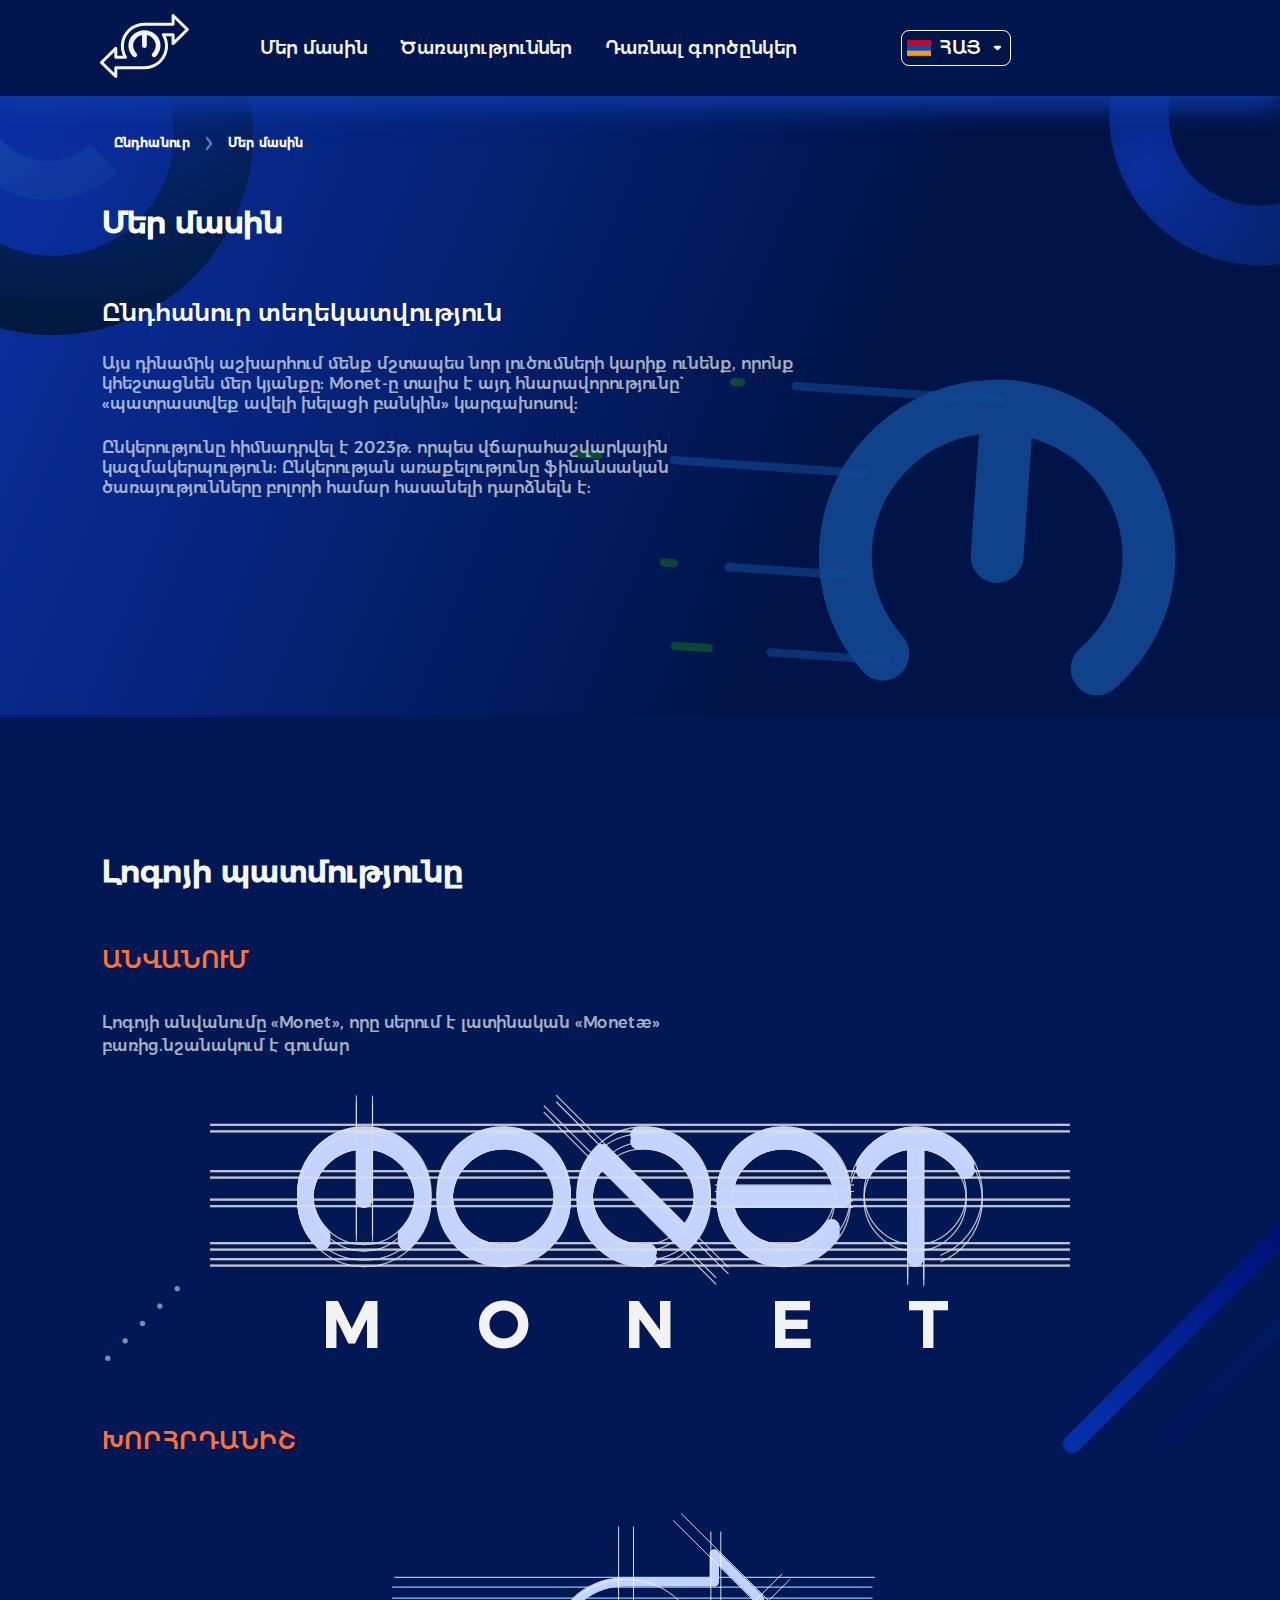
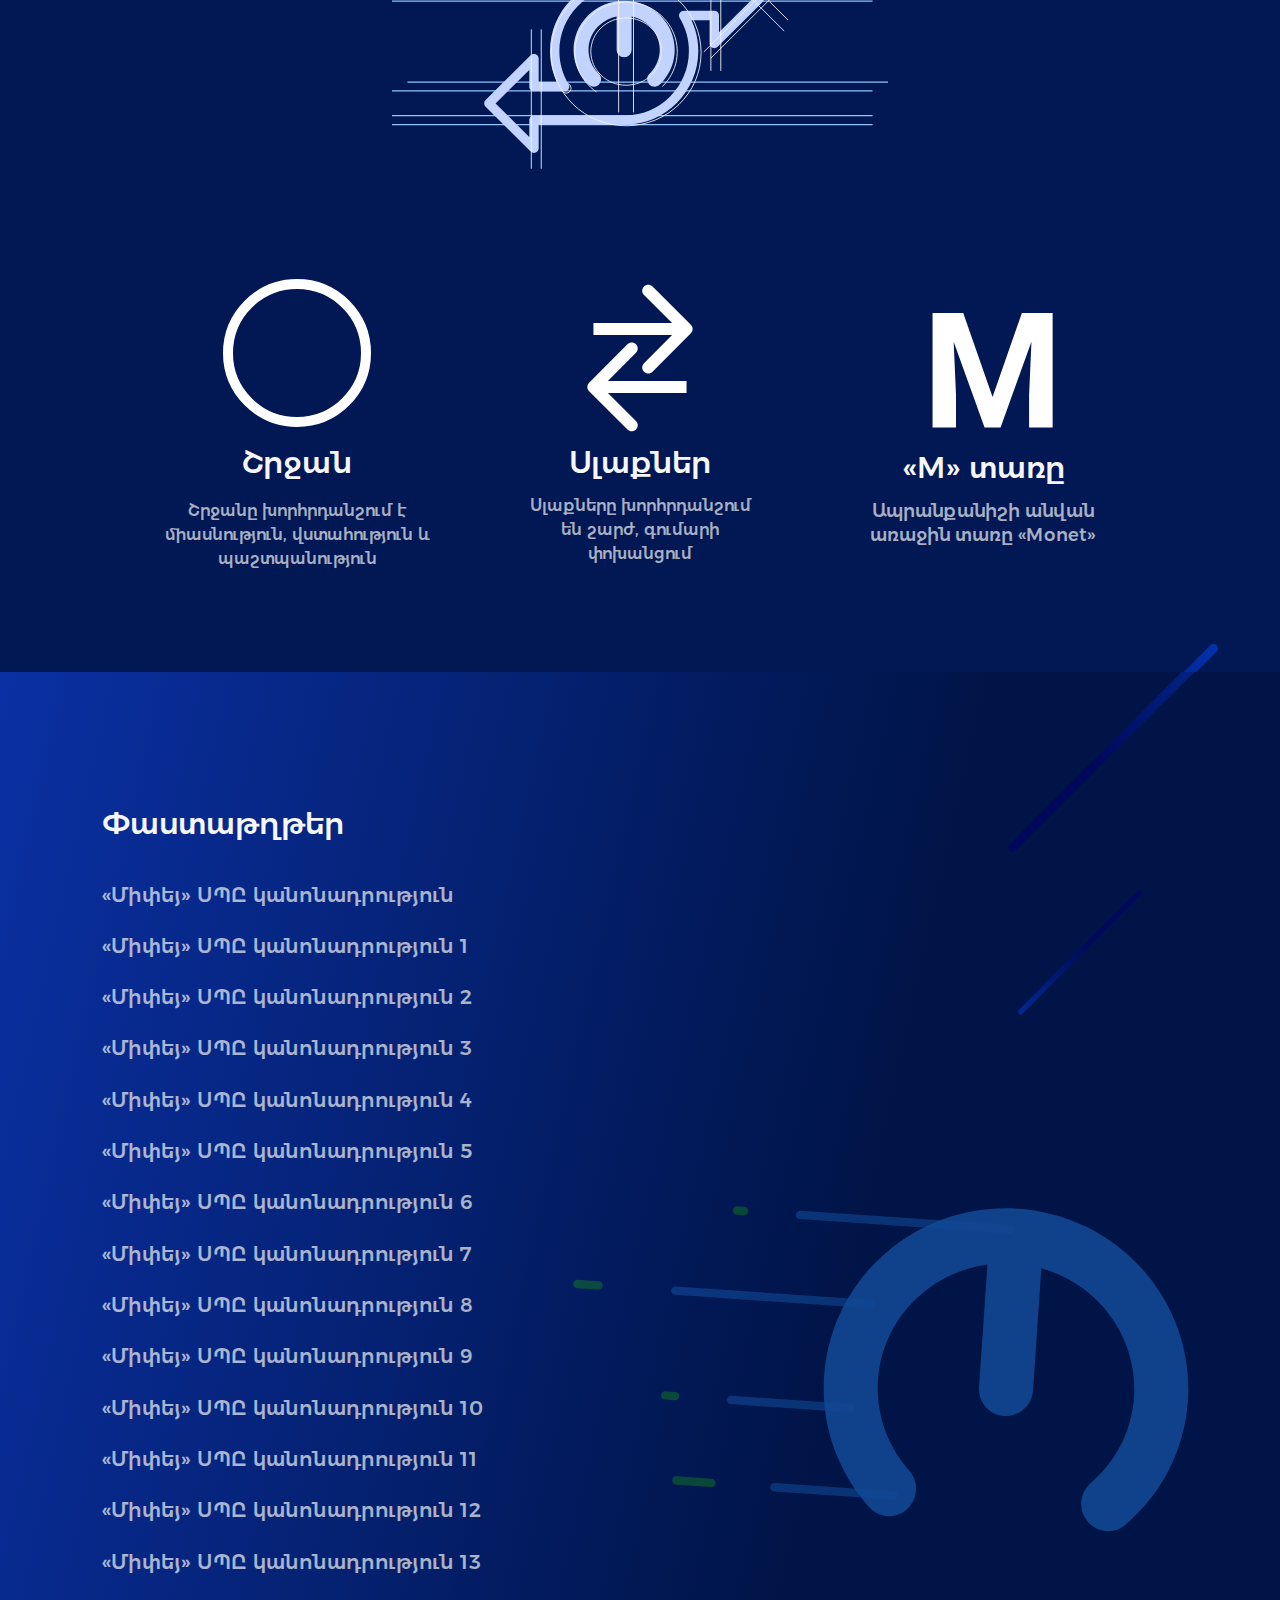
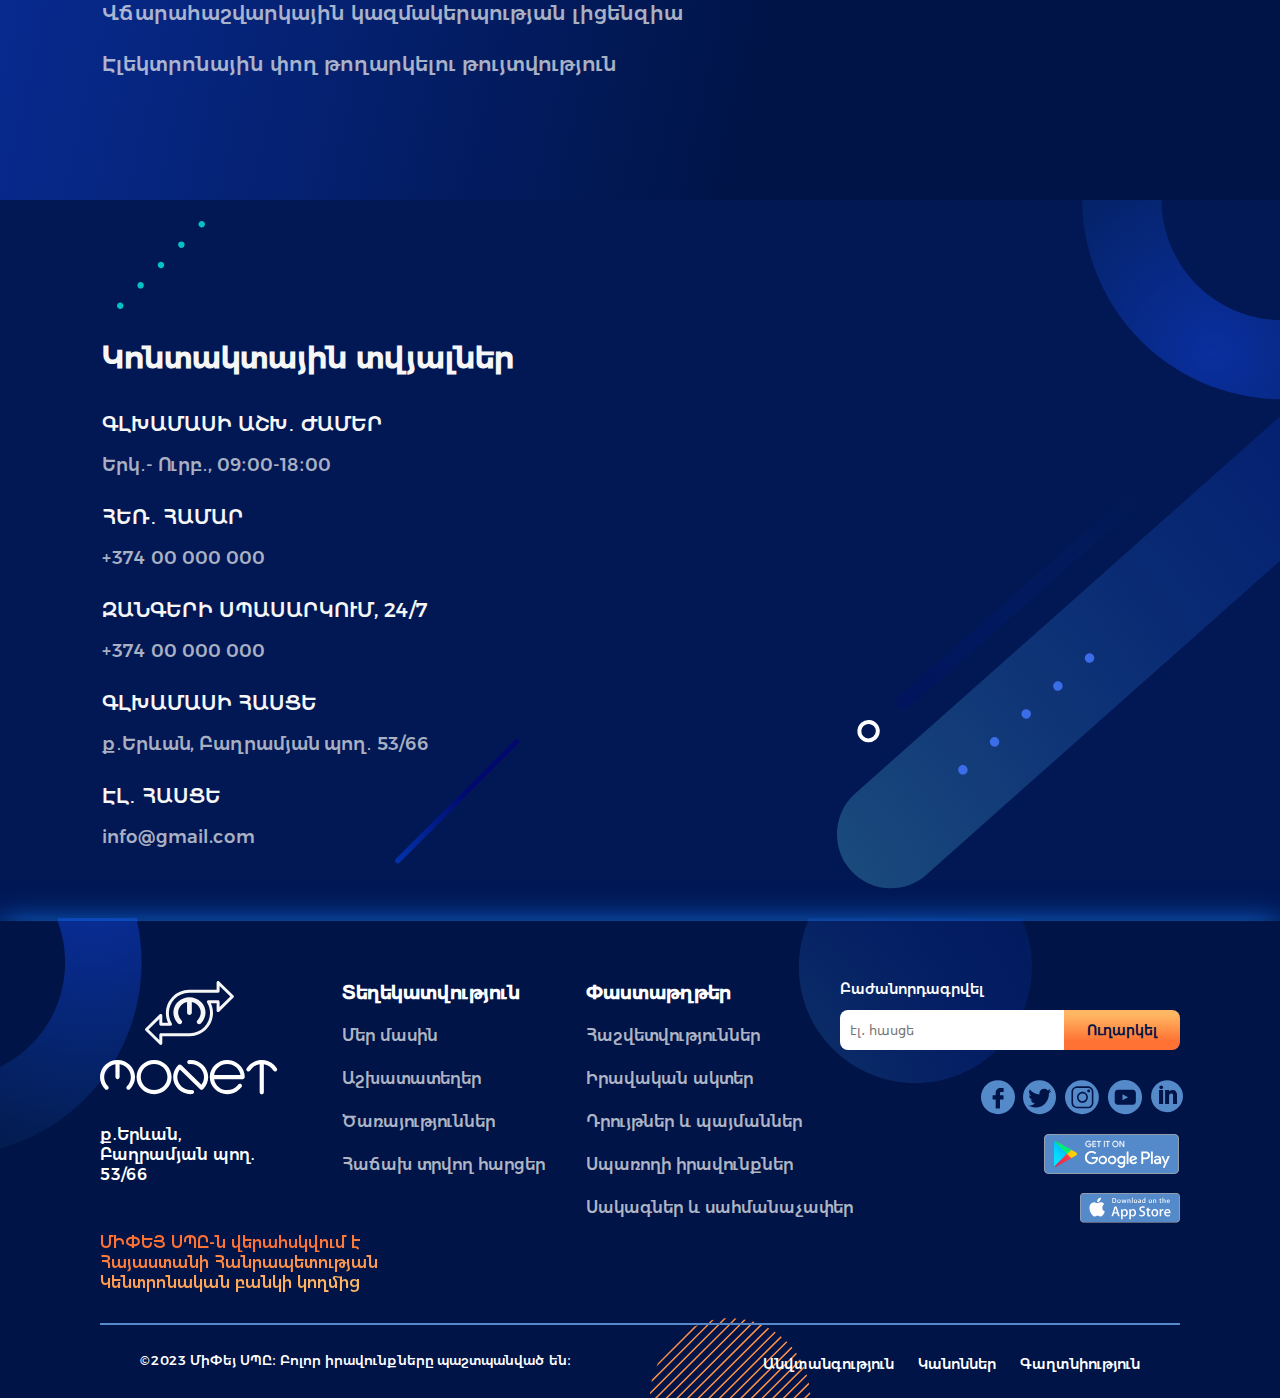
==== aboutMy.html @ 99454d4f "oneway" ====
<!DOCTYPE html>
<html lang="en">

<head>
    <meta charset="UTF-8">
    <meta name="viewport" content="width=device-width, initial-scale=1.0">
    <link href="https://fonts.googleapis.com/css?family=Montserrat:arm" rel="stylesheet" />
    <link rel="icon" href="./img/LogoMonet.svg" type="Monet" />
    <link rel="stylesheet" href="./about-page/aboutMy.css">
    <link rel="stylesheet" href="./Head-Foot/style_head_foot.css">
    <link rel="stylesheet" href="./Head-Foot/media_head_foot.css">
    <script defer src="script.js"></script>
    <title>Մեր մասին</title>
</head>

<body>
    <!-- Header start -->
    <header>
        <div class="pageHeader">
            <div class="HeaderInn">
                <!-- 1 -->
                <div class="head-innDv1">
                    <a href="index.html">
                        <img class="logobl" src="./img/logo19.svg" alt="logo">
                        <img class="logono" src="./img/logores4.svg" alt="logo">
                    </a>
                </div>
                <!-- 2 -->
                <div class="head-innDv2">
                    <ul>
                        <li><a href="./aboutMy.html">Մեր մասին</a></li>
                        <li><a href="#">Ծառայություններ</a></li>
                        <li><a href="./partner.html">Դառնալ գործընկեր</a></li>
                    </ul>
                </div>
                <!-- 3 -->
                <div class="head-innDv3">
                    <div class="innDv3-left" id="parentDv">
                        <div class="leftDv1">
                            <img src="./img/arm.svg" alt="flag">
                        </div>
                        <div class="leftDv2">
                            <span>Հայ</span>
                        </div>
                        <div class="leftDv3">
                            <div class="down" id="down">
                                <img src="./img/down.svg" alt="down">
                            </div>
                            <div class="upp" id="upp">
                                <img src="./img/up-resp.svg" alt="up">
                            </div>
                            <div class="down-bl">
                                <img src="./img/down-black.svg" alt="black-down">
                            </div>
                        </div>
                    </div>

                    <div class="innDv3-opening" id="childDv">
                        <div class="openDv">
                            <div class="dvEng">
                                <img src="./img/usa.svg" alt="flag">
                                <span>ENG</span>
                            </div>
                            <div class="dvRus">
                                <img src="./img/rus.svg" alt="flag">
                                <span>RUS</span>
                            </div>
                        </div>
                    </div>


                </div>

                <div id="menuOpener" class="imgFor">
                    <img src="./img/menu9.svg" alt="menu">
                </div>

                <div id="headMenu" class="res67-opening">

                    <div class="openInner">
                        <div class="innTopHead">
                            <div class="head-innDv32">
                                <div class="innDv32-left" id="parentDv">
                                    <div class="leftDv1">
                                        <img src="./img/arm.svg" alt="flag">
                                    </div>
                                    <div class="leftDv2">
                                        <span>Հայ</span>
                                    </div>
                                    <div class="leftDv3">
                                        <div class="down" id="down">
                                            <img src="./img/down.svg" alt="down">
                                        </div>
                                        <div class="upp" id="upp">
                                            <img src="./img/up-resp.svg" alt="up">
                                        </div>
                                        <div class="down-bl">
                                            <img src="./img/down-black.svg" alt="black-down">
                                        </div>
                                    </div>
                                </div>

                                <div class="innDv3-opening" id="childDv">
                                    <div class="openDv">
                                        <div class="dvEng">
                                            <img src="./img/usa.svg" alt="flag">
                                            <span>ENG</span>
                                        </div>
                                        <div class="dvRus">
                                            <img src="./img/rus.svg" alt="flag">
                                            <span>RUS</span>
                                        </div>
                                    </div>
                                </div>


                            </div>
                            <div id="menuCloser" class="topRightHead">
                                <img src="./img/Menu-close.svg" alt="closing">
                            </div>

                        </div>
                        <hr class="frst-hr">
                        <div class="innMid">
                            <ul>
                                <li><a href="#">Մեր մասին</a></li>
                                <li><a href="#">Ծառայություններ</a></li>
                                <li><a href="#">Դառնալ գործընկեր</a></li>
                            </ul>
                        </div>
                        <hr class="frst-hr">
                        <div class="innBott">
                            <div class="botTop">
                                <img src="./img/location.svg" alt="location">
                                <a href="#">ք․Երևան,
                                    Բաղրամյան պող․ 53/66</a>
                            </div>
                            <div class="botTom">
                                <img src="./img/call.svg" alt="call">
                                <span>+374 00 000 000</span>
                            </div>
                        </div>
                    </div>
                </div>
            </div>
        </div>
    </header>
    <!-- Header start -->

    <!-- Main start -->
    <section class="first-section-ab">
        <div class="content-secton-first">
            <div class="all-about">
                
                <h4> <a class="allAboutA" href="#">Ընդհանուր</a></h4>
                <img src="./img/arrow-for-about.png" alt="/" />
                <h4>Մեր մասին</h4>
            </div>
            <div class="container-about">
                <h1>Մեր մասին</h1>
                <h4>Ընդհանուր տեղեկատվություն</h4>
                <span>
                    Այս դինամիկ աշխարհում մենք մշտապես նոր լուծումների կարիք ունենք, որոնք կհեշտացնեն մեր կյանքը:
                    Monet-ը
                    տալիս է այդ հնարավորությունը` «պատրաստվեք ավելի խելացի բանկին» կարգախոսով:
                    <br>
                    <br>
                    <span class="low-text">
                        Ընկերությունը հիմնադրվել է 2023թ. որպես վճարահաշվարկային կազմակերպություն: Ընկերության
                        առաքելությունը
                        ֆինանսական ծառայությունները բոլորի համար հասանելի դարձնելն է:
                    </span>
                </span>
            </div>
        </div>
    </section>
    <section class="second-section-ab">
        <div class="content-secton-second">
            <div class="history-contatnt">
                <h1>Լոգոյի պատմությունը</h1>
                <h4>Անվանում</h4>
                <span>Լոգոյի անվանումը «Monet», որը սերում է լատինական «Monetæ» բառից.նշանակում է գումար</span>
            </div>
            <div class="history-logo-container">
                <img src="./img/header-logo-monet.svg" alt="Monet" />
                <h1>MONET</h1>
            </div>
            <div class="history-symbolism">
                <h4>Խորհրդանիշ</h4>
                <img src="./img/main-logo.svg" alt="" />
            </div>
            <div class="low-block-symbolism">
                <div class="circel">
                    <img src="./img/circle.svg" alt="" />
                    <h1>Շրջան</h1>
                    <span>Շրջանը խորհրդանշում է միասնություն, վստահություն և պաշտպանություն</span>
                </div>
                <div class="arrows">
                    <img src="./img/arrow-left-right.svg" alt="" />
                    <h1>Սլաքներ</h1>
                    <span>Սլաքները խորհրդանշում են շարժ, գումարի փոխանցում</span>
                </div>
                <div class="letter-m">
                    <img src="./img/m-icon-about-page.svg" alt="" />
                    <h1>«M» տառը </h1>
                    <span>Ապրանքանիշի անվան առաջին տառը «Monet»</span>
                </div>
            </div>
        </div>
    </section>
    <section class="third-section-ab">
        <div class="third-section-content">
            <h1>Փաստաթղթեր</h1>
            <ul>
                <li>
                    <a href="../../կանոնադրություն/Charter_of_LLC_Mepay.pdf" download="Charter_of_LLC_Mepay.pdf">«Միփեյ»
                        ՍՊԸ
                        կանոնադրություն</a>
                </li>
                <li>
                    <a href="../../կանոնադրություն/Charter_of_LLC_Mepay_in_the_new_edition.pdf"
                        download="Charter_of_LLC_Mepay.pdf">«Միփեյ» ՍՊԸ կանոնադրություն 1</a>
                </li>
                <li>
                    <a href="../../կանոնադրություն/Charter_of_LLC_Mepay_in_the_new_edition_10.pdf"
                        download="Charter_of_LLC_Mepay.pdf">«Միփեյ» ՍՊԸ կանոնադրություն 2</a>
                </li>
                <li>
                    <a href="../../կանոնադրություն/Charter_of_LLC_Mepay_in_the_new_edition_11.pdf"
                        download="Charter_of_LLC_Mepay.pdf">«Միփեյ» ՍՊԸ կանոնադրություն 3</a>
                </li>
                <li>
                    <a href="../../կանոնադրություն/Charter_of_LLC_Mepay_in_the_new_edition_12.pdf"
                        download="Charter_of_LLC_Mepay.pdf">«Միփեյ» ՍՊԸ կանոնադրություն 4</a>
                </li>
                <li>
                    <a href="../../կանոնադրություն/Charter_of_LLC_Mepay_in_the_new_edition_13.pdf"
                        download="Charter_of_LLC_Mepay.pdf">«Միփեյ» ՍՊԸ կանոնադրություն 5</a>
                </li>
                <li>
                    <a href="../../կանոնադրություն/Charter_of_LLC_Mepay_in_the_new_edition_2.pdf"
                        download="Charter_of_LLC_Mepay.pdf">«Միփեյ» ՍՊԸ կանոնադրություն 6</a>
                </li>
                <li>
                    <a href="../../կանոնադրություն/Charter_of_LLC_Mepay_in_the_new_edition_3.pdf"
                        download="Charter_of_LLC_Mepay.pdf">«Միփեյ» ՍՊԸ կանոնադրություն 7</a>
                </li>
                <li>
                    <a href="../../կանոնադրություն/Charter_of_LLC_Mepay_in_the_new_edition_4.pdf"
                        download="Charter_of_LLC_Mepay.pdf">«Միփեյ» ՍՊԸ կանոնադրություն 8</a>
                </li>
                <li>
                    <a href="../../կանոնադրություն/Charter_of_LLC_Mepay_in_the_new_edition_5.pdf"
                        download="Charter_of_LLC_Mepay.pdf">«Միփեյ» ՍՊԸ կանոնադրություն 9</a>
                </li>
                <li>
                    <a href="../../կանոնադրություն/Charter_of_LLC_Mepay_in_the_new_edition_6.pdf"
                        download="Charter_of_LLC_Mepay.pdf">«Միփեյ» ՍՊԸ կանոնադրություն 10</a>
                </li>
                <li>
                    <a href="../../կանոնադրություն/Charter_of_LLC_Mepay_in_the_new_edition_7.pdf"
                        download="Charter_of_LLC_Mepay.pdf">«Միփեյ» ՍՊԸ կանոնադրություն 11</a>
                </li>
                <li>
                    <a href="../../կանոնադրություն/Charter_of_LLC_Mepay_in_the_new_edition_8.pdf"
                        download="Charter_of_LLC_Mepay.pdf">«Միփեյ» ՍՊԸ կանոնադրություն 12</a>
                </li>
                <li>
                    <a href="../../կանոնադրություն/Charter_of_LLC_Mepay_in_the_new_edition_9.pdf"
                        download="Charter_of_LLC_Mepay.pdf">«Միփեյ» ՍՊԸ կանոնադրություն 13</a>
                </li>
                <li>
                    <a href="../../կանոնադրություն/Permission_to_issue_electronic_money.pdf"
                        download="Charter_of_LLC_Mepay.pdf">Վճարահաշվարկային կազմակերպության լիցենզիա</a>
                </li>
                <li>
                    <a href="../../կանոնադրություն/Permission_to_issue_electronic_money.pdf"
                        download="Charter_of_LLC_Mepay.pdf">Էլեկտրոնային փող թողարկելու թույտվություն</a>
                </li>
            </ul>

        </div>
    </section>
    <section class="quarters-section-ab">
        <div class="contact-details">
            <h1>
                Կոնտակտային տվյալներ
            </h1>
            <div class="all-contact-details">
                <h1>Գլխամասի աշխ․ ժամեր</h1>
                <span>Երկ․- Ուրբ․, 09։00-18։00</span>
                <h1>Հեռ․ համար</h1>
                <span>+374 00 000 000</span>
                <h1>Զանգերի սպասարկում, 24/7</h1>
                <span>+374 00 000 000</span>
                <h1>Գլխամասի հասցե</h1>
                <span>ք․Երևան, Բաղրամյան պող․ 53/66</span>
                <h1>Էլ․ հասցե</h1>
                <span>info@gmail.com</span>
            </div>
        </div>
    </section>


    <!-- Main end -->

    <!-- Footer start -->
    <footer>
        <div class="footerPage">
            <div class="footerInn">

                <div class="innTop">

                    <div class="topLeft">
                        <div class="leftTop">
                            <a href="./index.html">
                                <img class="footLogo19" src="./img/logoFoot12.svg" alt="logoFoot">
                                <img class="footLogo9" src="./img/logoFoot9.svg" alt="logoFoot">
                                <img class="footLogo4" src="./img/logoFoot4.svg" alt="logoFoot">
                                <img class="logores19" src="./img/botLogo.svg" alt="logoFoot">
                                <img class="logores14" src="./img/monet14.svg" alt="logoFoot">
                                <img class="logores12" src="./img/monet12.svg" alt="logoFoot">
                            </a>
                        </div>
                        <div class="leftMid">
                            <span>ք․Երևան,
                                <br class="brdis"> Բաղրամյան պող․53/66</span>
                        </div>
                        <div class="leftBot">
                            <span>ՄԻՓԵՅ ՍՊԸ-ն վերահսկվում է Հայաստանի
                                Հանրապետության Կենտրոնական բանկի կողմից</span>
                        </div>
                    </div>

                    <div class="topMid">
                        <div class="midLeft">
                            <h1>Տեղեկատվություն</h1>
                            <ul>
                                <li>
                                    <a href="./aboutMy.html">Մեր մասին</a>
                                </li>
                                <li>
                                    <a href="#">Աշխատատեղեր</a>
                                </li>
                                <li>
                                    <a href="#">Ծառայություններ</a>
                                </li>
                                <li>
                                    <a href="./faq.html">Հաճախ տրվող հարցեր</a>
                                </li>
                            </ul>
                        </div>
                        <div class="midRight">
                            <h1>Փաստաթղթեր</h1>
                            <ul>
                                <li><a href="./report.html">Հաշվետվություններ</a></li>
                                <li><a href="./law.html">Իրավական ակտեր</a></li>
                                <li><a href="#">Դրույթներ և պայմաններ</a></li>
                                <li><a href="#">Սպառողի իրավունքներ</a></li>
                                <li><a href="./sakagner.html">Սակագներ և սահմանաչափեր</a></li>
                            </ul>
                        </div>
                    </div>

                    <div class="topRight">
                        <h1 class="topRh1">Բաժանորդագրվել</h1>
                        <div class="rightTop">
                            <input placeholder="էլ․ հասցե" type="text" id="">
                            <button>Ուղարկել</button>

                        </div>

                        <div class="rightMid">
                            <div class="rmidInn">
                                <ul>
                                    <li>
                                        <a href="#"><img src="./img/facebook.svg" alt="application"></a>
                                    </li>
                                    <li>
                                        <a href="#"><img src="./img/twitter.svg" alt="application"></a>
                                    </li>
                                    <li>
                                        <a href="#"><img src="./img/instagram.svg" alt="application"></a>
                                    </li>
                                    <li>
                                        <a href="#"><img src="./img/youtube.svg" alt="application"></a>
                                    </li>
                                    <li>
                                        <a href="#"><img src="./img/innn.svg" alt="application"></a>
                                    </li>
                                </ul>
                            </div>
                        </div>

                        <div class="rightBot">
                            <div class="rbotInn">
                                <ul>
                                    <li>
                                        <a href="#">
                                            <img src="./img/play-market.svg" alt="app">
                                        </a>
                                    </li>

                                    <li>
                                        <a href="#">
                                            <img src="./img/app-store.svg" alt="app">
                                        </a>
                                    </li>
                                </ul>
                            </div>
                        </div>
                    </div>

                </div>

                <div class="innMed">
                    <hr>

                </div>

                <div class="innBot">
                    <div class="ibotInn">
                        <span>©2023 ՄիՓեյ ՍՊԸ։
                            <br class="brEnd"> Բոլոր իրավունքները պաշտպանված են։</span>
                        <ul>
                            <li><a href="#">Անվտանգություն</a></li>
                            <li><a href="#">Կանոններ</a></li>
                            <li><a href="#">Գաղտնիություն</a></li>
                        </ul>
                    </div>
                </div>

            </div>
        </div>
    </footer>
    <!-- Footer nend -->

</body>

</html>
---- about-page/aboutMy.css ----
* {
    margin: 0;
    padding: 0;
    box-sizing: border-box;
    text-decoration: none;
}


@font-face {
    font-family: "Montserratarm";
    src: url(../fonts/fonts/Montserratarm-Medium/Montserratarm-Medium.ttf);
}

body {
    font-family: "Montserratarm";

}


a {
    text-decoration: none;
}

ul {
    list-style: none;
}




.first-section-ab {
    width: 100%;
    height: 802px;
    /* max-width: 1920px;
    min-height: 42vw; */
    background-image: url(../img/section-about-first-bg.svg);
    /* background-size: 102% 102%; */
    background-size: cover;
    background-position: center;
    background-repeat: no-repeat;
    /* margin-top: -8px; */
}

.all-about {
    display: flex;
    gap: 16px;
}
.allAboutA{
    font-size: 12px;
    font-weight: 600;
    line-height: 14.63px;
    letter-spacing: 0.01em;
    text-align: start;
    color: #FFFFFF;
    margin-left: 6px;
    margin-top: 10px;
}

.all-about {
    font-size: 12px;
    font-weight: 400;
    line-height: 14.63px;
    letter-spacing: 0.01em;
    text-align: start;
    color: #FFFFFF;
    margin-left: 6px;
    margin-top: 10px;
}


.content-secton-first {
    width: 100%;
    position: relative;
    display: flex;
    flex-direction: column;
    gap: 100px;
    top: 30px;
    padding-left: 248px;
}

.low-text {
    position: relative;
    top: 10px;
}

.container-about {
    display: flex;
    flex-direction: column;
    gap: 50px;
}

.container-about h1 {
    font-size: 34px;
    font-weight: 600;
    line-height: 48px;
    letter-spacing: 0em;
    text-align: start;
    color: #FFFFFF;
}

.container-about h4 {
    font-size: 30px;
    font-weight: 500;
    line-height: 42px;
    letter-spacing: 0em;
    text-align: start;
    color: #FFFFFF;
}

.container-about span {
    width: 1001px;
    font-size: 18px;
    font-weight: 400;
    line-height: 24px;
    letter-spacing: 0em;
    text-align: left;
    color: #F2F2F2B2;
}


.second-section-ab {
    width: 100%;
    height: 1614px;
    /* max-width: 1920px; */
    /* min-height: 84.063vw; */
    background-image: url(../img/second-section-bg.svg);
    /* background-size: 102% 102%; */
    /* background-size: 100% 100%; */
    background-size: cover;
    background-position: center;
    background-repeat: no-repeat;
    /* margin-top: -8px; */
}

.content-secton-second {
    width: 100%;
    position: relative;
    display: flex;
    flex-direction: column;
    top: 125px;
    gap: 2.8vw;
}

.history-contatnt {
    display: flex;
    flex-direction: column;
    gap: 50px;
    align-self: start;
    padding-left: 249px;
    margin-top: 7px;
}

.history-contatnt h1 {
    font-size: 34px;
    font-weight: 600;
    line-height: 48px;
    letter-spacing: 0em;
    text-align: start;
    color: #F6F6F6;
}

.history-contatnt h4 {
    text-transform: uppercase;
    font-size: 24px;
    font-weight: 500;
    line-height: 34px;
    letter-spacing: 0em;
    text-align: start;
    color: #FF7233;
}

.history-contatnt span {
    font-size: 20px;
    font-weight: 500;
    line-height: 30px;
    letter-spacing: 0em;
    text-align: start;
    color: #F6F6F6B2;
    width: 772px;
    height: 60px;
}


.history-logo-container {
    width: 909px;
    align-self: center;
    display: flex;
    flex-direction: column;
}

.history-logo-container img {
    width: 47.292vw;
    height: 10.396vw;
    align-self: center;
}

.history-logo-container h1 {
    font-size: 3.333vw;
    font-weight: 700;
    line-height: 75px;
    letter-spacing: 1.5em;
    width: 32.469vw;
    align-self: center;
    color: #F2F2F2;
}

.history-symbolism {
    display: flex;
    flex-direction: column;
    gap: 49px;
    justify-content: start;

}

.history-symbolism h4 {
    text-transform: uppercase;
    font-size: 24px;
    font-weight: 500;
    line-height: 34px;
    letter-spacing: 0em;
    text-align: start;
    color: #FF7233;
    padding-left: 254px;
    margin-top: 40px;
}

.history-symbolism img {
    align-self: center;
    width: 26.042vw;
    height: 13.438vw;
}

.low-block-symbolism {
    display: flex;
    justify-content: center;
    gap: 65px;
}

.circel {
    width: 283px;
    display: flex;
    flex-direction: column;
    justify-content: center;
    gap: 15px;
}

.circel img {
    width: 7.708vw;
    height: 7.708vw;
    align-self: center;
}

.circel h1 {
    font-size: 34px;
    font-weight: 600;
    line-height: 48px;
    letter-spacing: 0em;
    align-self: center;
    color: #F6F6F6;
}

.circel span {
    font-size: 18px;
    font-weight: 400;
    line-height: 24px;
    letter-spacing: 0em;
    text-align: center;
    align-self: center;
    color: #F6F6F6B2;
}

.arrows {
    width: 239px;
    display: flex;
    flex-direction: column;
    justify-content: center;
    gap: 10px;
}

.arrows img {
    width: 7.708vw;
    height: 7.708vw;
    align-self: center;
}

.arrows h1 {
    font-size: 34px;
    font-weight: 600;
    line-height: 48px;
    letter-spacing: 0em;
    align-self: center;
    color: #F6F6F6;
}


.arrows span {
    font-size: 18px;
    font-weight: 400;
    line-height: 24px;
    letter-spacing: 0em;
    text-align: center;
    align-self: center;
    color: #F6F6F6B2;
}

.letter-m {
    width: 283px;
    display: flex;
    flex-direction: column;
    justify-content: center;
    gap: 10px;
}

.letter-m img {
    width: 6.875vw;
    height: 9.167vw;
    align-self: center;
    padding-left: 19px;
}


.letter-m h1 {
    font-size: 34px;
    font-weight: 600;
    line-height: 48px;
    letter-spacing: 0em;
    align-self: center;
    color: #F6F6F6;
}

.letter-m span {
    font-size: 18px;
    font-weight: 400;
    line-height: 24px;
    letter-spacing: 0em;
    text-align: center;
    align-self: center;
    color: #F6F6F6B2;
}



.third-section-ab {
    width: 100%;
    height: 1189px;
    /* max-width: 1920px; */
    /* min-height: 61.927vw; */
    background-image: url(../img/section-third.svg);
    /* background-size: 100% 102%; */
    /* background-size: 100% 102%; */
    background-size: cover;
    background-position: center;
    background-repeat: no-repeat;
    /* margin-top: -8px; */
}


.third-section-content {
    width: 100%;
    padding-left: 248px;
    position: relative;
    top: calc(6.167vw + 10px);
    display: flex;
    flex-direction: column;
    gap: 55px;

}

.third-section-content h1 {
    font-size: 34px;
    font-weight: 600;
    line-height: 48px;
    letter-spacing: 0em;
    text-align: start;
    color: #F6F6F6;
}


.third-section-content ul li a {
    font-size: 24px;
    font-weight: 500;
    line-height: 34px;
    letter-spacing: 0em;
    text-align: start;
    color: #F6F6F6B2;
}

.third-section-content ul {
    display: flex;
    flex-direction: column;
    gap: calc(2px + 0.885vw);
}





.quarters-section-ab {
    width: 100%;
    height: 790px;
    /* max-width: 1920px; */
    /* min-height: 41.146vw; */
    background-image: url(../img/quarters-section-ab.svg);
    /* background-size: 100% 102%; */
    /* background-size: 100% 100%; */
    background-size: cover;
    background-position: center;
    background-repeat: no-repeat;
    margin-top: -8px;
}

.contact-details {
    width: 100%;
    padding-left: 245px;
    position: relative;
    top: calc(6.167vw + 20px);
    display: flex;
    flex-direction: column;
    gap: 27px;
}

.contact-details h1 {
    font-size: 34px;
    font-weight: 600;
    line-height: 48px;
    letter-spacing: 0em;
    text-align: start;
    color: #F6F6F6;
}

.all-contact-details h1 {
    text-transform: uppercase;
    font-size: 24px;
    font-weight: 500;
    line-height: 34px;
    letter-spacing: 0em;
    text-align: start;
    color: #F6F6F6;
    margin-top: 23px;
    margin-bottom: 12px;
}

.all-contact-details span {
    font-size: 18px;
    font-weight: 400;
    line-height: 24px;
    letter-spacing: 0em;
    text-align: center;
    color: #F6F6F6B2;
    margin-bottom: 23px;
}


/* Style for 1440px-1280px START */
@media only screen and (max-width: 1440px) and (min-width: 1281px) {
    .first-section-ab {
        height: 620px;
        background-image: url(../img/section-first-1440-bg-ab.svg);
    }

    .second-section-ab {
        margin-top: -4px;
        height: 1557px;
        background-image: url(../img/section-second-1440-bg-ab.svg.svg);
    }

    .history-contatnt span {
        font-size: 16px;
        width: 633px;
        line-height: 23px;
    }

    .history-logo-container img {
        width: 59.167vw !important;
        height: 13.253vw !important;
    }

    .history-symbolism img {
        height: 17.917vw;
        width: 34.722vw;
        margin-bottom: 70px;
    }

    .content-secton-second {
        gap: 1.944vw;
    }

    .third-section-ab {
        height: 1136px;
        background-image: url(../img/third-section-ab-1440-bg.svg);
        margin-top: -1px;
    }

    .third-section-content h1 {
        font-size: 30px;
    }

    .third-section-content ul li a {
        font-size: 20px;
    }

    .quarters-section-ab {
        height: 709px;
        background-image: url(../img/quarters-section-ab-bg-1440.svg);
        margin-top: -8px;
    }

    .contact-details h1 {
        font-size: 30px;
    }

    .all-contact-details h1 {
        font-size: 20px;
        margin-bottom: 9px;
    }

    .content-secton-first {
        padding-left: 102px;
        gap: 45px;
    }

    .history-contatnt {
        padding-left: 102px;
        gap: 33px;
    }

    .history-symbolism h4 {
        padding-left: 102px;
    }

    .third-section-content {
        padding-left: 102px;
    }

    .contact-details {
        padding-left: 102px;
    }

    .container-about h1 {
        font-size: 30px;
    }

    .container-about h4 {
        font-size: 24px;
        padding-top: 14px;
    }

    .container-about {
        gap: 30px;
    }

    .low-text {
        top: -1px;
    }

    .container-about span {
        width: 735px;
        font-size: 16px;
        line-height: 20px;
    }

    .history-contatnt h1 {
        font-size: 30px;
        margin-bottom: 15px;
    }

    .third-section-content {
        top: calc(7.167vw + 31px);
        gap: 26px;
    }

    .contact-details {
        top: calc(3.167vw + 95px);
        gap: 0px;

    }

    .third-section-content ul {
        line-height: 34px;
        gap: 15px;

    }

    .history-logo-container h1 {
        font-size: 4.333vw;
        letter-spacing: 1.6em;
        width: 44.469vw;
    }

    .low-block-symbolism {
        gap: 90px;
    }

    .circel img {
        width: 10.278vw;
        height: 10.278vw;
    }

    .arrows img {
        width: 10.278vw;
        height: 10.278vw;
    }

    .letter-m img {
        width: 9vw;
        height: 10.2vw;
    }

    .circel h1 {
        font-size: 30px;
        font-weight: 500;
        line-height: 42px;
    }
}

/* Style for 1440px-1280px END */

/* Style for 1280px-968px START */

@media screen and (max-width: 1280px) and (min-width: 969px) {
    .first-section-ab {
        height: 620px;
        background-image: url(../img/AboutPageView1280-first.svg);
    }

    .second-section-ab {
        height: 1557px;
        background-image: url(../img/AboutPageView1280-second.svg);
    }

    .third-section-ab {
        background-image: url(../img/AboutPageView1280-new-and-new.svg);
        margin-top: -1px;
        height: 1136px;
    }

    .quarters-section-ab {
        height: 721px;
        background-image: url(../img/AboutPageView1280-quarters.svg);
    }

    .content-secton-first {
        padding-left: 102px;
        gap: 48px;
    }

    .container-about {
        gap: 20px;
    }

    .history-contatnt {
        padding-left: 102px;
        gap: 34px;
    }

    .history-symbolism h4 {
        padding-left: 102px;
    }

    .third-section-content {
        padding-left: 102px;
    }

    .contact-details {
        padding-left: 102px;

    }

    .container-about h1 {
        font-size: 30px;
        margin-bottom: 25px;
    }

    .low-text {

        top: 4px;
    }

    .container-about h4 {
        font-size: 24px;
    }

    .container-about span {
        width: 711px;
        font-size: 16px;
        line-height: 20px;
    }

    .history-contatnt h1 {
        font-size: 30px;
        margin-bottom: 13px;
    }

    .history-contatnt span {
        font-size: 16px;
        width: 633px;
        line-height: 23px;
    }

    .history-logo-container img {
        width: 859.35px !important;
        height: 194.04px !important;
    }

    .history-logo-container h1 {
        font-size: 64px;
        font-weight: 700;
        line-height: 75px;
        letter-spacing: 1.5em;
        text-align: center;
        width: 70%;
    }

    .history-symbolism img {
        height: 20.917vw;
        width: 38.722vw;
        margin-bottom: 83px;
    }

    .content-secton-second {
        gap: 1.7vw;

    }

    .third-section-content {
        top: 10.2vw;
        gap: 33px;
    }

    .third-section-content h1 {
        font-size: 30px;
        font-weight: 500;
        line-height: 42px;
    }

    .third-section-content ul li a {
        font-size: 20px;
    }

    .contact-details h1 {
        font-size: 30px;
    }

    .all-contact-details h1 {
        font-size: 20px;
    }

    .contact-details {
        top: calc(5.167vw + 68px);
        gap: 2px;
    }

    .circel span {
        font-size: 16px;
    }

    .arrows span {
        font-size: 16px;
    }

    .letter-m span {
        font-size: 18px;
    }

    .circel h1 {
        font-size: 30px;
        font-weight: 500;
        line-height: 42px;
        letter-spacing: 0em;
        align-self: center;
        color: #F6F6F6;
    }

    .arrows h1 {
        font-size: 30px;
        font-weight: 500;
        line-height: 42px;
        letter-spacing: 0em;
        align-self: center;
        color: #F6F6F6;
    }

    .letter-m h1 {
        font-size: 30px;
        font-weight: 500;
        line-height: 42px;
        letter-spacing: 0em;
        align-self: center;
        color: #F6F6F6;
    }


    .circel img {
        width: 11.563vw;
        height: 11.563vw;
    }

    .arrows img {
        width: 11.563vw;
        height: 11.563vw;
    }

    .letter-m img {
        width: 11vw;
        height: 10.5vw;
    }

    .circel h1 {
        font-size: 30px;
        font-weight: 500;
        line-height: 42px;
    }

    .low-block-symbolism {
        gap: 82px;
    }

    .third-section-content ul {
        line-height: 38px;
    }
}



/* Style for 1280px-968px START */

/* Style for 968px-678px START */

@media screen and (max-width: 968px) and (min-width: 679px) {
    .first-section-ab {
        height: 603px;
        background-image: url(../img/AboutPageView968-first-new.svg);
    }

    .container-about h1 {
        font-size: 30px;
        font-weight: 500;
        line-height: 42px;
    }

    .container-about h4 {
        font-size: 20px;
        font-weight: 500;
        line-height: 30px;
        margin-bottom: 16px;
    }

    .container-about span {
        width: 501px;
        font-size: 18px;
        font-weight: 400;
        line-height: 24px;
    }

    .content-secton-first {
        padding-left: 100px;
        top: 58px;
    }

    .container-about {
        gap: 33px;
    }

    .all-about {
        display: none;
    }

    .second-section-ab {
        height: 1752px;
        background-image: url(../img/AboutPageView968-second.svg);
    }

    .history-contatnt h1 {
        font-size: 20px;
        font-weight: 500;
        line-height: 30px;
    }

    .history-contatnt h4 {
        font-size: 18px;
        font-weight: 500;
        line-height: 24px;
        padding-top: 4px;
    }




    .history-contatnt span {
        width: 396px;
        font-size: 18px;
        font-weight: 600;
        line-height: 24px;
        letter-spacing: 0.05em;
    }

    .history-contatnt {
        padding-left: 100px;
        gap: 23px;
    }

    .content-secton-second {
        top: 44px;
        gap: 4.167vw;
    }

    .history-logo-container img {
        width: 41.25vw;
        height: 8.854vw
    }

    .history-logo-container h1 {
        font-size: 4.8vw;
        font-weight: 700;
        line-height: 77px;
        letter-spacing: 0.5em;
        width: 67%;
    }

    .history-symbolism h4 {
        font-size: 18px;
        font-weight: 500;
        line-height: 24px;
        padding-left: 100px;
        margin-top: -10px;
    }






    .history-symbolism img {
        width: 41.65vw;
        height: 21.295vw
    }

    .history-symbolism {
        gap: 18px;
    }

    .circel img {
        width: 15.417vw;
        height: 15.417vw;
    }

    .arrows img {
        width: 15.417vw;
        height: 15.417vw;
    }

    .letter-m img {
        width: 14.75vw;
        height: 14.333vw;
    }

    .circel h1 {
        font-size: 30px;
        font-weight: 700;
        line-height: 42px;
        letter-spacing: 0.05em;
    }

    .arrows h1 {
        font-size: 30px;
        font-weight: 700;
        line-height: 42px;
        letter-spacing: 0.05em;
    }

    .letter-m h1 {
        font-size: 30px;
        font-weight: 700;
        line-height: 42px;
        letter-spacing: 0.05em;
    }

    .history-logo-container {
        width: auto;
    }

    .third-section-content h1 {
        font-size: 20px;
        font-weight: 500;
        line-height: 30px;
    }

    .third-section-content ul li a {
        font-size: 18px;
        font-weight: 400;
        line-height: 24px;

    }

    .third-section-content ul li {
        width: 395px;
    }

    .third-section-content {
        padding-left: 100px;
    }


    .third-section-ab {
        margin-top: -1px;
        height: 905px;
        background-image: url(../img/AboutPageView968-section-tttt.svg);
    }

    .third-section-content {
        gap: 30px;
    }

    .third-section-content ul {
        gap: 20px;
    }

    .third-section-content {
        top: calc(3.167vw + 18px);
    }

    .contact-details {
        width: 100%;
        padding-left: 100px;
        gap: 30px;
    }

    .contact-details h1 {
        font-size: 20px;
        font-weight: 500;
        line-height: 30px;
    }


    .low-block-symbolism {
        flex-direction: column;
        align-self: center;
    }

    .all-contact-details h1 {
        font-size: 18px;
        font-weight: 600;
        line-height: 24px;
        margin-bottom: 12px;
    }

    .all-contact-details span {
        font-size: 18px;
        font-weight: 400;
        line-height: 24px;
        letter-spacing: 0em;

    }

    .quarters-section-ab {
        height: 555px;
        background-image: url(../img/AboutPageView968-quarters-section.svg);
    }

}

/* Style for 968px-678px START */

/* Style for 678px-480px START */

@media screen and (max-width: 678px) and (min-width: 429px) {

    .low-block-symbolism {
        flex-direction: column;
        align-self: center;
    }

    .all-about {
        display: none;
    }

    .first-section-ab {
        height: 542px;
        background-image: url(../img/AboutPageView678-first-bg.svg);
    }

    .content-secton-first {
        padding-left: 100px;
        top: 59px;
    }

    .container-about {
        gap: 30px;
    }

    .container-about h4 {
        margin-bottom: 20px;
        font-size: 20px;
        font-weight: 500;
        line-height: 30px;
    }

    .container-about h1 {
        font-size: 30px;
        font-weight: 500;
        line-height: 42px;
    }

    .container-about span {
        width: 70.571vw;
        font-size: 18px;
        font-weight: 400;
        line-height: 24px;
    }

    .second-section-ab {
        margin-top: -1px;
        height: 1752px;
        background-image: url(../img/AboutPageView678-second-bg-ab.svg);
    }

    .history-contatnt {
        padding-left: 100px;
    }

    .content-secton-second {
        top: 43px;
        gap: 40px;
    }

    .history-contatnt h1 {
        font-size: 20px;
        font-weight: 500;
        line-height: 30px;
    }

    .history-contatnt h4 {
        font-size: 18px;
        font-weight: 500;
        line-height: 24px;
    }

    .history-contatnt span {
        font-size: 18px;
        font-weight: 600;
        line-height: 24px;
        width: 55.571vw;
        margin-top: -12px;
    }

    .history-contatnt {
        gap: 30px;
    }

    .history-logo-container img {
        width: 396px;
        height: 84.61px;
    }

    .history-logo-container h1 {
        font-size: 50px;
        font-weight: 700;
        line-height: 87px;
        letter-spacing: 0.4em;
        width: 100%;
        text-align: center;
    }

    .history-symbolism h4 {
        padding-left: 100px;
        font-size: 18px;
        font-weight: 500;
        line-height: 24px;
        margin-top: -15px;
    }

    .history-symbolism {
        gap: 17px;
    }

    .history-symbolism img {
        width: 396px;
        height: 204.34px;
    }

    .circel img {
        width: 148px;
        height: 148px;
    }

    .arrows img {
        width: 148px;
        height: 148px;
    }

    .letter-m img {
        width: 132px;
        height: 148px;
    }

    .letter-m {
        width: 100%;
    }

    .arrows {
        width: 100%;
        margin-bottom: 13px;
    }

    .circel {
        width: 100%;
    }

    .circel span {
        width: 286px;
    }

    .arrows span {
        width: 279px;
    }

    .letter-m span {
        width: 250px;
    }

    .circel h1 {
        font-size: 30px;
        font-weight: 700;
        line-height: 42px;
        letter-spacing: 0.05em;
    }

    .arrows h1 {
        font-size: 30px;
        font-weight: 700;
        line-height: 42px;
        letter-spacing: 0.05em;
    }

    .letter-m h1 {
        font-size: 30px;
        font-weight: 700;
        line-height: 42px;
        letter-spacing: 0.05em;
    }

    .third-section-ab {
        margin-top: -1px;
        height: 905px;
        background-image: url(../img/AboutPageView678-ab-bg-ttt.svg);
    }

    .third-section-content {
        padding-left: 100px;
        gap: 30px;
    }

    .third-section-content h1 {
        font-size: 20px;
        font-weight: 500;
        line-height: 30px;
    }

    .third-section-content ul li a {
        font-size: 18px;
        font-weight: 400;
        line-height: 24px;
    }

    .third-section-content ul {
        gap: 20px;
    }

    .third-section-content ul {
        width: 360px;
    }

    .contact-details {
        padding-left: 100px;
    }

    .quarters-section-ab {
        height: 555px;
        background-image: url(../img/AboutPageView678-ab-bg-4.svg);
        margin-top: -1px;
    }

    .contact-details h1 {
        font-size: 20px;
        font-weight: 500;
        line-height: 30px;
    }

    .all-contact-details h1 {
        font-size: 18px;
        font-weight: 600;
        line-height: 24px;
        margin-top: 0px;
        margin-bottom: 12px;
        margin-top: 20px;
    }

    .all-contact-details span {
        font-size: 18px;
        font-weight: 400;
        line-height: 24px;
    }

    .history-logo-container {
        width: 100%;
    }

    .contact-details {
        gap: 10px;
    }

}


/* Style for 678px-480px END */

/* Style for 480px-300px START */
@media screen and (max-width: 428px) and (min-width: 301px) {



    .pageHeader {
        height: 71px !important;
    }


    .letter-m {
        width: 100%;
    }

    .arrows {
        width: 100%;
        margin-bottom: -26px;
    }

    .circel {
        width: 100%;
    }

    .circel span {
        width: 286px;
    }

    .arrows span {
        width: 342px;
    }

    .letter-m span {
        width: 250px;
    }






    .low-block-symbolism {
        flex-direction: column;
        align-self: center;
        gap: 78px;
    }

    .all-about {
        display: none;
    }

    .first-section-ab {
        height: 584px;
        background-image: url(../img/MobileAboutPage-sm-screen-ab.svg);
    }

    .content-secton-first {
        top: 61px;
        padding-left: 16px;
    }

    .container-about {
        display: flex;
        flex-direction: column;
        gap: 16px;
    }

    .container-about h1 {
        font-size: 30px;
        font-weight: 500;
        line-height: 42px;
        margin-bottom: 11px;
    }

    .container-about h4 {
        width: 202px;
        font-size: 20px;
        font-weight: 500;
        line-height: 30px;
        margin-bottom: 10px;
    }

    .container-about span {
        width: 88.5vw;
        font-size: 18px;
        font-weight: 400;
        line-height: 24px;
    }

    .second-section-ab {
        margin-top: -1px;
        height: 1752px;
        background-image: url(../img/MobileAboutPage-sm-bg-ab-2.svg);
    }

    .history-contatnt {
        padding-left: 16px;
        gap: 16px;
    }


    .history-contatnt h1 {
        font-size: 20px;
        font-weight: 500;
        line-height: 30px;
        margin-bottom: 10px;
    }


    .history-contatnt h4 {
        font-size: 18px;
        font-weight: 500;
        line-height: 22px;
    }

    .history-contatnt span {
        font-size: 18px;
        font-weight: 600;
        line-height: 24px;
        letter-spacing: 0.05em;
        width: 82.5vw;
    }

    .content-secton-second {
        top: 50px;
        gap: 40px
    }

    .history-logo-container {
        width: 100%;
    }

    .history-logo-container img {
        width: 93.176vw;
        height: 84.61px;
        margin-top: 13px;
    }

    .history-logo-container h1 {
        font-size: 11.765vw;
        font-weight: 700;
        line-height: 59px;
        letter-spacing: 0.5em;
        width: 72.469vw;
    }


    .history-symbolism h4 {
        padding-left: 16px;
        font-size: 18px;
        font-weight: 500;
        line-height: 22px;
        margin-top: 2px;
    }
    .history-symbolism {
        gap: 22px;
    }

    .history-symbolism img {
        width: 93.176vw;
        height: 204.34px;
    }

    .circel img {
        width: 35vw;
        height: 35vw
    }

    .circel h1 {
        font-size: 30px;
        font-weight: 700;
        line-height: 42px;
        letter-spacing: 0.05em;
    }

    .arrows h1 {
        font-size: 30px;
        font-weight: 700;
        line-height: 42px;
        letter-spacing: 0.05em;
    }

    .letter-m h1 {
        font-size: 30px;
        font-weight: 700;
        line-height: 42px;
        letter-spacing: 0.05em;
    }

    .arrows img {
        width: 34vw;
        height: 35vw
    }

    .letter-m img {
        width: 31.859vw;
        height: 41.812vw;
    }


    .third-section-ab {
        margin-top: -1px;
        height: 905px;
        background-image: url(../img/MobileAboutPage-sm-ab-bg-33333.svg);
    }

    .third-section-content h1 {
        font-size: 20px;
        font-weight: 500;
        line-height: 30px;
    }

    .third-section-content ul li a {
        font-size: 18px;
        font-weight: 400;
        line-height: 24px;
    }

    .third-section-content {
        padding-left: 16px;
        top: calc(-0.833vw + 57px);
        gap: 30px;
    }

    .third-section-content ul {
        gap: 20px
    }

    .third-section-content ul li {
        width: 86.706vw;
    }

    .contact-details {
        padding-left: 16px;
        top: calc(12.167vw + 20px);
        gap: 4px
    }

    .quarters-section-ab {
        height: 555px;
        background-image: url(../img/MobileAboutPage-sm-end-bg-ab.svg);
    }

    .contact-details h1 {
        font-size: 20px;
        font-weight: 500;
        line-height: 30px;
    }

    .all-contact-details h1 {
        font-size: 18px;
        font-weight: 600;
        line-height: 22px;
        letter-spacing: 0em;
    }




}

/* Style for 480px-300px END */
---- Head-Foot/style_head_foot.css ----
* {
    margin: 0;
    padding: 0;
    box-sizing: border-box;
    text-decoration: none;
}
@font-face { 
    font-family: "Montserratarm-Regular"; 
    src: url(../fonts/Montserratarm-Regular/Montserratarm-Regular.otf); 
  }


ul {
    list-style: none;
}

.pageHeader {
 
    width: 100%;
    height: 96px;
    display: flex;
    align-items: center;
    justify-content: center;
    padding-inline: 243px;
    background: #01164E;
    box-shadow: 0px 4px 30px 0px #0F3AA6;
    position: relative;

}

.HeaderInn {
    width: 100%;
    height: 64px;
    display: flex;
    justify-content: space-between;
    align-items: center;
}

.head-innDv1 {
    max-width: 89px;
    width: 100%;
    height: 64px;
    display: flex;
    align-items: center;
    justify-content: center;
}

.head-innDv2 {
    max-width: 641px;
    width: 100%;
    height: 44px;
    padding-inline: 15px;
}

.head-innDv2 ul {
    height: 100%;
    list-style: none;
    display: flex;
    justify-content: space-between;
    align-items: center;
}

.head-innDv2 ul li {
    display: flex;
    align-items: center;
}

.head-innDv2 ul li a {
   
    font-size: 18px;
    font-weight: 500;
    line-height: 24px;
    letter-spacing: 0em;
    color: #F6F6F6;
}

.head-innDv2 ul li a:hover {
    color: #FFB25F;

}

.head-innDv2 ul li a:active {
    color: #FF7233;

}


.head-innDv3 {
    max-width: 279px;
    width: 100%;
    height: 36px;
    display: flex;
    align-items: center;
    position: relative;
}

.innDv3-opening {
    display: none;
}

.innDv3-left {
    max-width: 110px;
    width: 100%;
    height: 36px;
    background: linear-gradient(0deg, #001447, #001447),
        linear-gradient(0deg, #FFFFFF, #FFFFFF);
    border: 1px solid #FFFFFF;
    border-radius: 8px;
    display: flex;
    justify-content: space-between;
    align-items: center;
    padding-inline: 5px;
}

.innDv3-left:hover {
    cursor: pointer;
    background: #FFB25F;
    border: 1px solid #FFB25F
}

.innDv3-left:hover span {
    color: #001447;
}

.innDv3-left:hover .down {
    color: #001447;
}

.down-bl {
    display: none;
}

.innDv3-left:hover .down-bl {
    display: flex;
    align-items: center;
}

.innDv3-left:hover .down {
    display: none;
}

/* .innDv3-left:focus-visible{
    background: linear-gradient(0deg, #001447, #001447),
linear-gradient(0deg, #FF7233, #FF7233);
} */
.innDv3-left:active {
    border: 1px solid #FF7233
}

.leftDv1 {
    display: flex;
    justify-content: space-between;
    align-items: center;
}

.leftDv2 {
    display: flex;
    justify-content: space-between;
    align-items: center;
}

.leftDv3 {
    display: flex;
    justify-content: space-between;
    align-items: center;
}

.leftDv2 span {
    font-size: 18px;
    font-weight: 500;
    line-height: 24px;
    letter-spacing: 0em;
    color: #FFFFFF;
    text-transform: uppercase;
}


.down {
    display: flex;
    align-items: center;
}

.upp {
    display: none;
}

.innDv3-opening {
    max-width: 110px;
    width: 100%;
    height: 76px;
    position: absolute;
    top: 35px;
}

.openDv {
    width: 100%;
    height: 100%;
    background: linear-gradient(0deg, #001447, #001447),
        linear-gradient(0deg, #FF7233, #FF7233);
    border: 1px solid #FF7233;
    border-radius: 8px;
    box-shadow: 0px 4px 12px 0px #0000000A;
    display: flex;
    flex-direction: column;

}

.openDv div {
    width: 100%;
    height: 38px;
    display: flex;
    padding-inline: 8px;
    justify-content: space-between;
    align-items: center;
}

.openDv div:hover {
    cursor: pointer;
}

.openDv span {
    font-size: 18px;
    font-weight: 500;
    line-height: 22px;
    letter-spacing: 0em;
    text-align: left;
    color: #FFFFFF;
}

.imgFor {
    display: none;
}

.res67-opening {
    max-width: 364px;
    width: 100%;
    height: 710px;
    padding-inline: 16px;
    position: relative;
    top: 314px;
    background-color: #001447;
    display: none;
    z-index: 1;
}

.left-lang {
    max-width: 110px;
    width: 100%;
    height: 36px;
    display: flex;
    align-items: center;
    position: relative;
}

.openInner {
    max-width: 364px;
    width: 100%;
    height: 710px;
    display: flex;
    flex-direction: column;
}

.imgFor:hover {
    cursor: pointer;
}

.innTopHead {
    width: 100%;
    height: 80px;
    display: flex;
    justify-content: space-between;
    align-items: center;
    justify-content: space-between;
}

.head-innDv32 {
    max-width: 110px;
    width: 100%;
    height: 36px;
    display: flex;
    align-items: center;
    position: relative;
}

.frst-hr {
    background: #C2D3FF;
    border: 1px solid #C2D3FF;
}






.innDv32-left {
    max-width: 110px;
    width: 100%;
    height: 36px;
    background: linear-gradient(0deg, #001447, #001447),
        linear-gradient(0deg, #FFFFFF, #FFFFFF);
    border: 1px solid #FFFFFF;
    border-radius: 8px;
    display: flex;
    justify-content: space-between;
    align-items: center;
    padding-inline: 5px;
}

.innDv32-left:hover {
    cursor: pointer;
    background: #FFB25F;
    border: 1px solid #FFB25F
}

.innDv32-left:hover span {
    color: #001447;
}

.innDv32-left:hover .down {
    color: #001447;
}

.down-bl {
    display: none;
}

.innDv32-left:hover .down-bl {
    display: flex;
    align-items: center;
}

.innDv32-left:hover .down {
    display: none;
}

/* .innDv32-left:focus-visible{
    background: linear-gradient(0deg, #001447, #001447),
linear-gradient(0deg, #FF7233, #FF7233);
} */
.innDv32-left:active {
    border: 1px solid #FF7233
}


.innMid {
    width: 100%;
    height: 172px;
    display: flex;
    align-items: center;
}

.innMid ul {
    display: flex;
    flex-direction: column;
    gap: 24px;
    justify-content: center;
}

.innMid ul li a {
    font-size: 18px;
    font-weight: 500;
    line-height: 24px;
    letter-spacing: 0em;
    color: #FFFFFF;
}

.innMid ul li a:hover {
    color: #FFB25F;

}

.head-innDv2 ul li a:active {
    color: #FF7233;

}
.head-innDv2 a{
    text-transform: uppercase;
}

.innBott {
    width: 100%;
    height: 456px;
    display: flex;
    flex-direction: column;
    padding-top: 30px;
}

.botTop {
    max-width: 228px;
    width: 100%;
    height: 44px;
    display: flex;
    gap: 12px;
    align-items: center;
}

.botTop a {
    font-size: 16px;
    font-weight: 400;
    line-height: 22px;
    letter-spacing: 0px;
    color: #FFFFFFB2;
}

.botTom {
    max-width: 208px;
    width: 100%;
    height: 44px;
    display: flex;
    gap: 12px;
    align-items: center;
}

.botTom {
    font-size: 16px;
    font-weight: 400;
    line-height: 22px;
    letter-spacing: 0px;
    color: #FFFFFFB2;
}

.topRight:hover {
    cursor: pointer;
}
.menuOpener{
    display: none;
}

.logono{
    display: none;
}


/* header end */























































/* footer start */

.footerPage {
    width: 100%;
    height: 477px;
    background-image: url(../img/Footer.svg);
    padding-inline: 245px;
    display: flex;
    justify-content: center;
    box-shadow: 0px 4px 30px 0px #167FFC;

}


.footerInn {
    max-width: 1430px;
    width: 100%;
    height: 397px;
    display: flex;
    flex-direction: column;
    gap: 30px;
    margin-top: 50px;
}

.innTop {
    width: 100%;
    height: 329px;
    display: flex;
    justify-content: space-between;
    margin-top: 10px;
}

.topLeft {
    max-width: 326px;
    width: 100%;
    height: 98%;
    display: flex;
    flex-direction: column;
    gap: 50px;
}

.leftTop {
    width: 100%;
    height: 100%;
    display: flex;
    flex-direction: column;
    justify-content: center;
    align-items: flex-start;
    margin-top: -15px;
}

.leftTop a {
    display: flex;
    flex-direction: column;
    align-items: center;
    gap: 15px;

}

.leftMid {
    max-width: 329px;
    width: 100%;
    height: 24px;
    text-align: left;
}

.leftMid span {
    font-size: 18px;
    font-weight: 400;
    line-height: 24px;
    letter-spacing: 0em;
    color: #FFFFFF;
}

.leftBot {
    height: 72px;
    text-align: left;
}

.leftBot span {
    font-size: 18px;
    font-weight: 400;
    line-height: 24px;
    letter-spacing: 0em;
    text-align: left;
    background: -webkit-linear-gradient(180deg,
            #FFB763, #FF7233 78.75%);
    -webkit-background-clip: text;
    -webkit-text-fill-color: transparent;
}





.topMid {
    max-width: 583px;
    width: 100%;
    height: 100%;
    display: flex;
    justify-content: flex-end;
    
}
.topMid {
    max-width: 621px;
    width: 100%;
    height: 100%;
    display: flex;
    justify-content: flex-end;
    gap: 40px;
}

.midLeft {
    max-width: 244px;
    width: 100%;
    height: 100%;
    display: flex;
    flex-direction: column;
    gap: 21px;
}

.midLeft h1 {
    font-size: 18px;
    font-weight: 700;
    line-height: 24px;
    letter-spacing: 0em;
    color: #FFFFFF;
}

.midLeft ul {
    list-style: none;
    display: flex;
    flex-direction: column;
    gap: 19px;
}

.midLeft ul li a {
    font-size: 18px;
    font-weight: 400;
    line-height: 24px;
    letter-spacing: 0em;
    color: #FFFFFFB2;
}

.midLeft ul li a:hover {
    color: #FFB25F;
}

.midLeft ul li a:active {
    color: #FF7233;
}

.midRight {
    max-width: 301px;
    width: 100%;
    height: 100%;
    display: flex;
    flex-direction: column;
    gap: 21px;
}

.midRight h1 {
    font-size: 18px;
    font-weight: 700;
    line-height: 24px;
    letter-spacing: 0em;
    color: #FFFFFF;
}

.midRight ul {
    list-style: none;
    display: flex;
    flex-direction: column;
    gap: 19px;
}

.midRight ul li a {
    font-size: 18px;
    font-weight: 400;
    line-height: 24px;
    letter-spacing: 0em;
    color: #FFFFFFB2;
}

.midRight ul li a:hover {
    color: #FFB25F;
}

.midRight ul li a:active {
    color: #FF7233;
}

.topRight {
    max-width: 480px;
    width: 100%;
    height: 100%;
    display: flex;
    flex-direction: column;
    
}

.rightTop {
    width: 100%;
    height: 40px;
    display: flex;
    border-radius: 8px;
    overflow: hidden;
    margin-top: 12px;
}

.topRh1 {
    font-size: 14px;
    font-weight: 500;
    line-height: 17px;
    letter-spacing: 0px;
    color: #FFFFFF;
}

.rightTop input {
    border: none;
    max-width: 275px;
    width: 100%;
    height: 100%;
    padding-left: 10px;
}

.rightTop button {
    border: none;
    max-width: 205px;
    width: 100%;
    height: 100%;
    background: linear-gradient(180deg, #FFB763 10.52%, #FF7233 78.75%);
    font-size: 18px;
    font-weight: 600;
    line-height: 24px;
    letter-spacing: 0em;
    text-align: center;
    color: #001447;
}

.rightTop button:hover {
    cursor: pointer;
    border: 2px solid #FF7233;
    background: linear-gradient(0deg, #001447, #001447),
        linear-gradient(0deg, #FF7233, #FF7233);
    font-size: 18px;
    font-weight: 500;
    line-height: 22px;
    letter-spacing: 0em;
    color: #FF7233;
}


.rightMid {
    width: 100%;
    height: 34px;
    display: flex;
    justify-content: end;
    margin-top: 30px;
}

.rmidInn {
    max-width: 199px;
    height: 100%;
    display: flex;
    justify-content: space-between;
    gap: 8px;
}

.rmidInn ul {
    list-style: none;
    display: flex;
    justify-content: space-between;
    gap: 8px;
}

.rightBot {
    width: 100%;
    height: 90px;
    display: flex;
    justify-content: end;
    margin-top: 20px;
}

.rbotInn {
    max-width: 136px;
    width: 100%;
    height: 100%;
    display: flex;
    flex-direction: column;
    justify-content: space-between;
}

.rbotInn ul {
    display: flex;
    flex-direction: column;
    align-items: flex-end;
    gap: 16px;
}



.innMed {
    width: 100%;
    display: flex;
    justify-content: center;
}

.innMed hr {
    max-width: 1300px;
    width: 100%;
    border: 1px solid #5489CA;
    background: #5489CA;

}

.innBot {
    width: 100%;
    height: 18px;
    display: flex;
    justify-content: center;
}

.ibotInn {
    max-width: 1188px;
    width: 100%;
    height: 100%;
    display: flex;
    justify-content: space-between;
}

.ibotInn span {
    font-size: 14px;
    font-weight: 400;
    line-height: 18px;
    letter-spacing: 0em;
    color: #FFFFFF;
}
.ibotInn ul{
    max-width: 320px;
    width: 100%;
    display: flex;
    justify-content: flex-end;
    gap: 24px;
}
.ibotInn ul li a{
    font-size: 14px;
    font-weight: 400;
    line-height: 18px;
    letter-spacing: 0em;
    color: #FFFFFF;
}



.logores14{
    display: none;
}
.logores12{
    display: none;
}
.footLogo9{
    display: none;
}

.brdis{
    display: none;
}


.brEnd{
    display: none;
}
.footLogo4{
    display: none;
}


/* footer end */
---- Head-Foot/media_head_foot.css ----
@media screen and (max-width: 1900px) {
   .topMid {
      max-width: 583px;
      width: 100%;
      height: 100%;
      display: flex;
      justify-content: flex-end;
      
  }
  .innTop {
   gap: 5px;
  }
}

@media screen and (max-width: 1620px) {

   .midLeft ul li a,
   .midRight ul li a {
      font-size: 16px;
      font-weight: 400;
      line-height: 20px;
      letter-spacing: 0em;

   }
 

   .topRight {
      max-width: 288px;
   }

   .rightTop button {
      max-width: 100px;
   }
      .leftBot span {
         font-size: 16px;
      }
}


 @media screen and (max-width: 1440px) {
   .pageHeader {
      padding-inline: 100px;
   }

   .footerPage {
      padding-inline: 100px;
   }
   .leftBot{
      height: 100%;
   }

   .leftBot span {
      font-size: 16px;
      font-weight: 400;
      line-height: 20px;
      letter-spacing: 0em;

   }

   .leftMid span {
      font-size: 16px;
      font-weight: 400;
      line-height: 20px;
      letter-spacing: 0em;
      text-align: left;

   }

   .midLeft h1 {
      font-weight: 600;
   }

   .midLeft ul li a,
   .midRight ul li a {
      font-size: 16px;
      font-weight: 400;
      line-height: 20px;
      letter-spacing: 0em;
      
   }
   .midLeft ul, .midRight ul{
      gap: 23px;
   }
   .rbotInn ul {
      gap: 15px;
   }

   .logores14 {
      display: block;
   }

   .logores19 {
      display: none;
   }

   .rightTop {
      max-width: 350px;
      width: 100%;
   }

   .rightTop button {
      max-width: 116px;
      width: 100%;
   }

   .logores12 {
      display: none;
   }

   .topRight {
      max-width: 350px;
      align-items: end;
   }
   .topLeft{
      max-width: 337px;
      gap: 46px;

   }
   .topMid{
      max-width: 448px;

   }

   .topRh1 {
      max-width: 350px;
      width: 100%;
   }

   .rightTop button {
      font-size: 14px;
   }
   .topMid {
      gap: 45px;
      max-width: 534px;
   }
   


   .head-innDv2 ul li a{
      text-transform: unset;
   }
   .head-innDv2 {
      max-width: 600px;
      width: 100%;
   
   }
   .head-innDv2 ul{
      justify-content: unset;
      gap: 33px;
   }



   .leftMid, .leftBot{
      text-align: left;
   }
   .innTop{
      justify-content: unset;
      gap: 35px;
   }
   .ibotInn span {
      font-size: 13px;
      line-height: 18px;
   }
   .leftTop{
      margin-top: 0px;
   }
   .brdis{
      display: block;
   }
.leftMid{
   margin-top: -20px;
}
.leftBot{
   margin-top:10px;
}
}





@media screen and (max-width: 1280px) {

   .rightTop {
     width: 340px;
   }

   .logores12 {
      display: block;
   }

   .logores14 {
      display: none;
   }

   .topRh1 {
      width: 340px;
   }

   .topLeft {
      max-width: 202px;
      width: 100%;
      gap: 0px;
   }

   .midLeft h1 {
      font-size: 18px;
   }

   .midRight h1 {
      font-size: 18px;
   }

   .res67-opening {
      display: none;
   }
  
   .ibotInn{
      padding-inline: 40px;

   }


   /*  */
   .topMid {
      gap: 0px;   
      padding-left: 40px;
   
   }
   .innTop {
      gap: 0px;
   }

   .topRight {
      max-width: 324px;
   }
   .ibotInn span {
      font-size: 13px;
      line-height: 10px;
  }
  .ibotInn ul {
   max-width: 380px;
   align-items: flex-end;
  }
  .topMid {
   max-width: 554px;
}

   /*  */
   .leftBot {
      margin-top: 48px;
      width: 300px;
  }
  .leftMid {
   height: 60px;
   margin-top: 30px;
  }

}






@media screen and (max-width: 1170px) {


      .topMid {
         gap: 5px;
         max-width: 534px;
     }
   
   
   .innTop {
      gap: 5px;
   }

   .topRight {
      max-width: 324px;
   }
   .ibotInn span {
      font-size: 13px;
      line-height: 10px;
  }
  .ibotInn ul {
   max-width: 380px;
   align-items: flex-end;
  }
  .topMid {
   max-width: 554px;
   
}

.rightTop {
   max-width: 350px;
   width: 100%;
 }

 .topRh1 {
   max-width: 350px;
   width: 100%;
}
.topLeft {
   max-width: 240px;
   gap: 30px;
}
.leftMid {
   height: 40px;
    margin-top: 0px;
}
.leftBot {
   margin-top: -0px;
   max-width: 300px;
   width: 100%;
}







.head-innDv2 ul li a{
   font-size: 12px;
}
.ibotInn span{
   font-size: 12px;
}
.ibotInn ul li a {
   font-size: 12px;
}
.ibotInn ul{
   gap: 18px;
}

.head-innDv2 {
   max-width: 416px;
   width: 100%;
}




}





















@media screen and (max-width: 1040px) {
   .head-innDv2 ul li a{
      font-size: 12px;
   }
   .innTop {
      gap: 5px;
  }

}








@media screen and (max-width: 968px) {

   .head-innDv2,
   .innDv3-left,
   .head-innDv3 {
      display: none;
   }


   .head-innDv3:hover {
      cursor: pointer;
   }

   .imgFor,
   .left-lang,
   .innDv3-right {
      display: flex;
   }


   .footerPage {
      height: 1097px;

   }

   .footLogo9 {
      display: block;
   }


   .footerInn {
      gap: 10px;
      margin-top: 60px;
   }

   .innTop {
      height: 821px;
      display: flex;
      flex-direction: column;
      margin-top: 0px;
      align-items: center;
      justify-content: space-between;
   }

   .footerPage {
      align-items: unset;
   }

   .logores19 {
      display: block;
   }

   .logores12,
   .leftMid,
   .footLogo19,
   .logores14 {
      display: none;
   }

  

   .topRight {
      max-width: 768px;
      width: 100%;
      align-items: end;
   }

   .topRh1 {
      max-width: 339px;
      width: 100%;
   }

   .innMed {
      margin-top: 50px;
      max-width: 767px;
      width: 100%;
   }

   .footerInn {
      max-width: 768px;
      width: 100%;
   }

   .topLeft {
      max-width: 320px;
      width: 100%;
   }

   .ibotInn {
      max-width: 350px;
      width: 100%;
      height: 84px;
      display: flex;
      flex-direction: column-reverse;
      align-items: center;
   }

   .ibotInn span {
      max-width: 400px;
      width: 100%;
      text-align: center;
      line-height: 18px;
      font-size: 14px;
 
   }

   .midLeft ul li a,
   .midRight ul li a {
      font-family: Montserrat arm;
      font-size: 18px;
      font-weight: 400;
      line-height: 24px;
      letter-spacing: 0em;
      text-align: left;

   }

   .res67-opening {
      left: 80px;
   }

   .topRight {
      margin-top: 47px;
   }
.innMed hr{
   margin-top: 25px;
}
.ibotInn ul li{
   margin-top: 10px;
}
.ibotInn{
   max-width: 490px;
}
.ibotInn ul {
   gap: 33px;
   max-width: 400px;
}
.leftBot{
   max-width: 320px;
   text-align: center;
}
.leftBot span {
font-size: 18px;
font-weight: 400;
line-height: 24px;
letter-spacing: 0em;


}
.leftTop{
   align-items: center;
}
.topLeft {
   gap: 18px;
}

.topMid {
   margin-top: 50px;

}
.topMid{
   max-width: 639px;
   justify-content: space-between;
   padding-left: 0px;
}
.midLeft ul li a, .midRight ul li a{
font-size: 20px;
font-weight: 500;
line-height: 24px;
letter-spacing: 1px;
text-align: left;

}
.midLeft h1, .midRight h1  {
   margin-top: -5px;
}

.midLeft ul, .midRight ul {
    gap: 20px;
}
.rightTop {
   max-width: 340px;
   width: 100%;
}
.ibotInn ul li a {
   font-size: 14px;
}
.brEnd{
   display: block;
}








}

@media screen and (max-width:678px) {
   .footerPage {
      background-image: url(../img/footer6.svg);
      background-size: cover;
      height: 1334px;
   }

   .topMid {
      flex-direction: column;
      gap: 40px;
   }

   .topRight {
      margin-top: 44px;
   }


   .rightTop {
      max-width: 479px;
      width: 100%;
      height: 90px;
      display: flex;
      flex-direction: column;
      gap: 10px;
   }

   .rightTop input {
      max-width: 479px;
      width: 100%;
      height: 100%;
      border-radius: 8px;

   }

   .rightTop button {
      max-width: 479px;
      width: 100%;
      height: 100%;
      border-radius: 8px;
      font-size: 18px;
      font-weight: 600;
      line-height: 22px;
      letter-spacing: 1px;
      text-align: center;
      

   }

   .topRh1 {
      max-width: 479px;
font-size: 18px;
font-weight: 400;
line-height: 22px;
letter-spacing: 0px;
text-align: left;

   }

   .innMed {
      margin-top: 287px;
   }

   .ibotInn ul {
      max-width: 350px;
      gap: 10px;
      justify-content: center;
   }


   .topLeft {
      gap: 26px;
  }



}


@media screen and (max-width: 530px) {
   .footerPage {
      padding-inline: 50px;
  }
  .res67-opening {
   left: 50px;
}


}



@media screen and (max-width: 440px) {
   .innMed {
      margin-top: 300px;
   }
   .res67-opening {
      left: 40px;
   }
}

@media screen and (max-width: 428px) {
   .pageHeader{
      height: 71px;
      padding-inline: 16px;
   }
   .footerPage {
      background-image: url(./img/footer4.svg);
      background-size: cover;
      padding-inline: 16px;
   }

   .footerInn {
      max-width: 395px;
      width: 100%;
      margin-top: 47px;
   }

   .innMed {
      margin-top: 295px;
  }
   .head-innDv1{
      justify-content: unset;
   }
   .logono{
      display: block;
  }
  .logobl{
   display: none;
}

.footLogo4{
   display: block;
}
.footLogo9{
   display: none;
}
.topMid {
   flex-direction: column;
   gap: 50px;
}
.topRight {
   margin-top: 43px;
}
.rightMid {
   margin-top: 42px;
}


}


@media screen and (max-width: 380px) {
   .topRight {
      margin-top: 10px;
  }
  .ibotInn ul li {
   margin-top: 0px;
}
.ibotInn ul{
   display: flex;
   flex-wrap: wrap;
}
.ibotInn {
   padding-inline: 0px;
   height: 120px;
}
.topRight {
   margin-top: -5px;
}
.res67-opening {
   left: 30px;
}


}




























@media screen and (max-width: 320px) {
.footerPage{
   height: 1343px;
}

.leftBot span{
font-size: 16px;
font-weight: 400;
line-height: 20px;
letter-spacing: 0em;
text-align: center;

}
.midLeft ul li a, .midRight ul li a{
font-size: 18px;
font-weight: 500;
line-height: 24px;
letter-spacing: 2px;
text-align: left;

}

.topRight {
   margin-top: 55px;
}
.ibotInn {
   height: 113px;
}
.ibotInn span{
font-size: 12px;
font-weight: 400;
line-height: 18px;
letter-spacing: 0em;
text-align: center;


}
.ibotInn ul {
padding-top: 10px;
}

.res67-opening {
   left: 20px;
}






}

@media screen and (max-width: 315px) {
   .topRight {
      margin-top: 0px;
  }
}




/* 
@media screen and (max-width: 180px) {
   .topLeft{
      max-width: 300px;
   }
   .innTop{
      gap: 5px;
   }
} */





@media screen and (max-width:1920px) and (min-width:1440px) {
   .footerPage {
      background-size: cover;
   }


}

@media screen and (max-width:1440px) and (min-width:1280px) {
   .footerPage {
      background-image: url(../img/Footer14.png);
      background-size: cover;
   }


}

@media screen and (max-width:1280px) and (min-width:968px) {
   .footerPage {
      background-image: url(../img/Footer12.svg);
      background-size: cover;
   }



}

@media screen and (max-width:968px) and (min-width:678px) {
   .footerPage {
      background-image: url(../img/footer9.svg);
      background-size: cover;
   }


}

@media screen and (max-width:678px) and (min-width:428px) {
   .footerPage {
      background-image: url(../img/footer6.svg);
      background-size: cover;
   }


}

@media screen and (max-width:428px) {
   .footerPage {
      background-image: url(../img/footer4.svg);
      background-size: cover;
   }
  


}
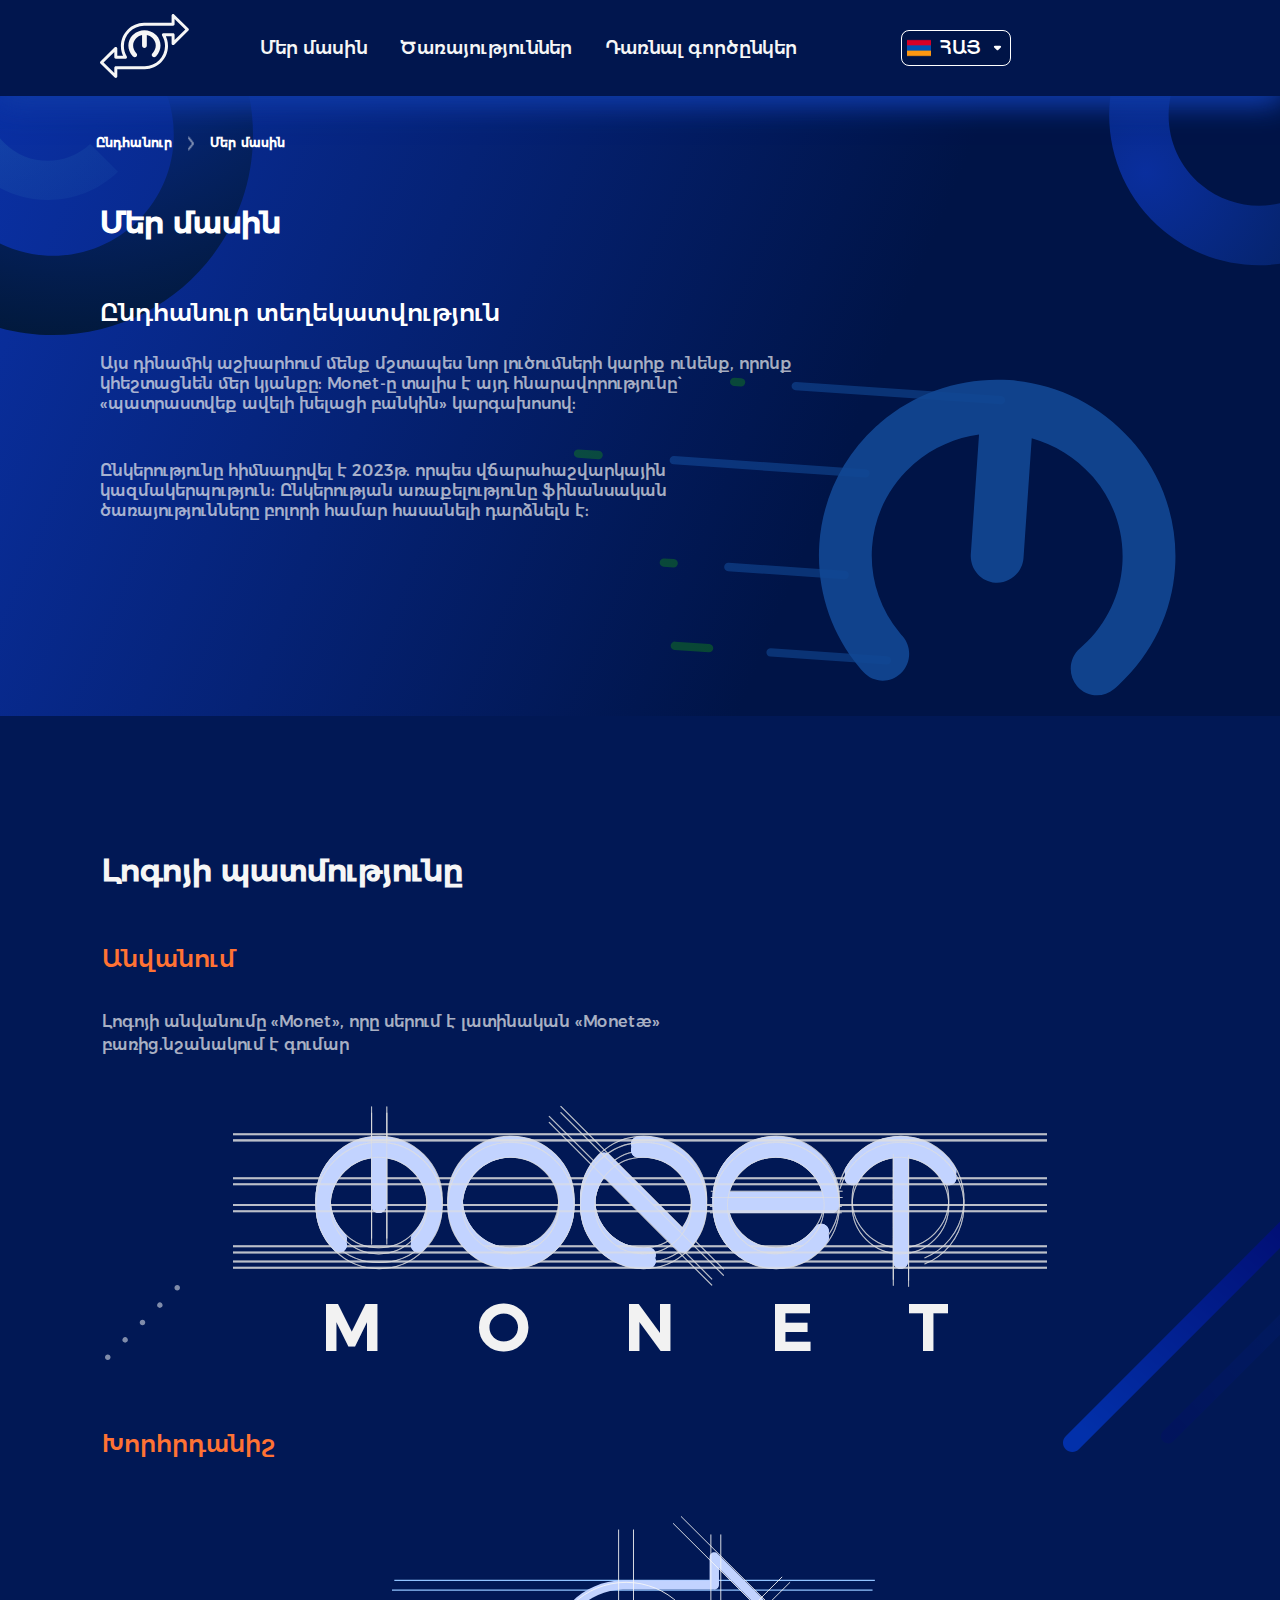
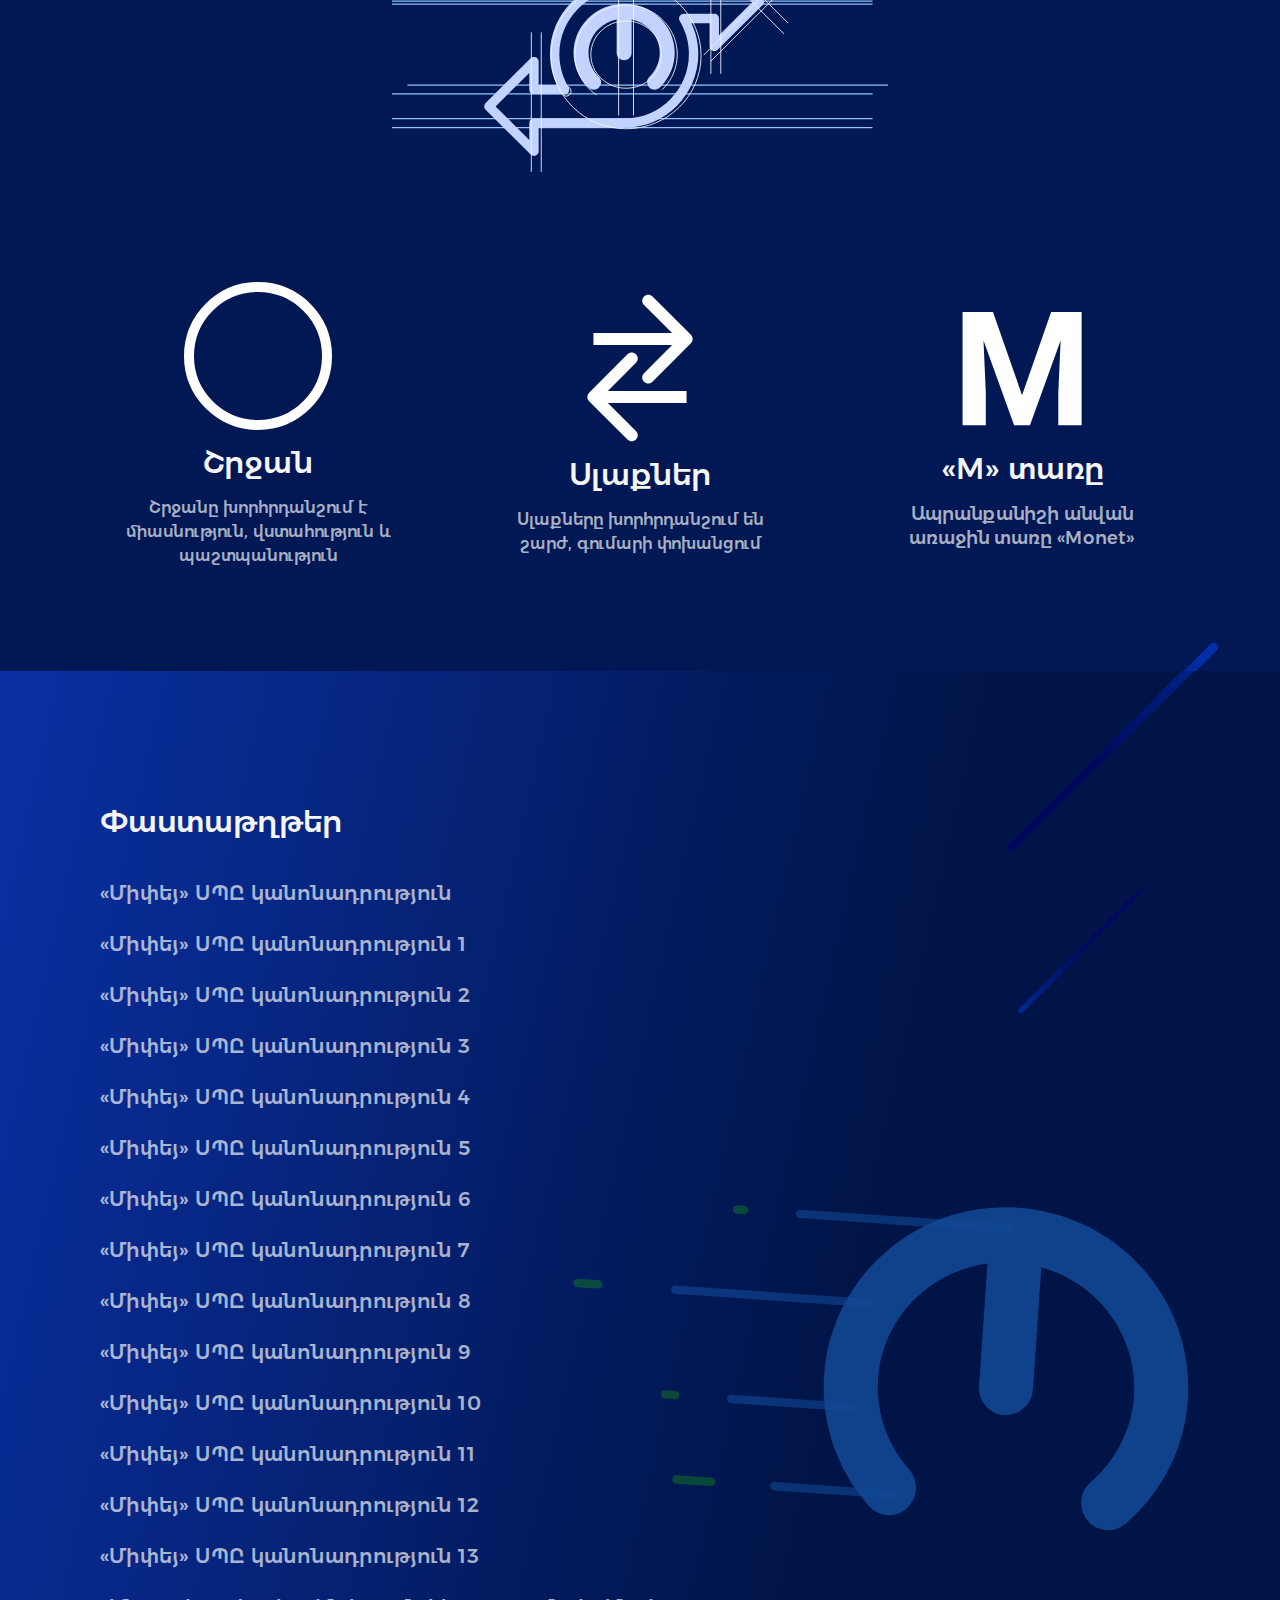
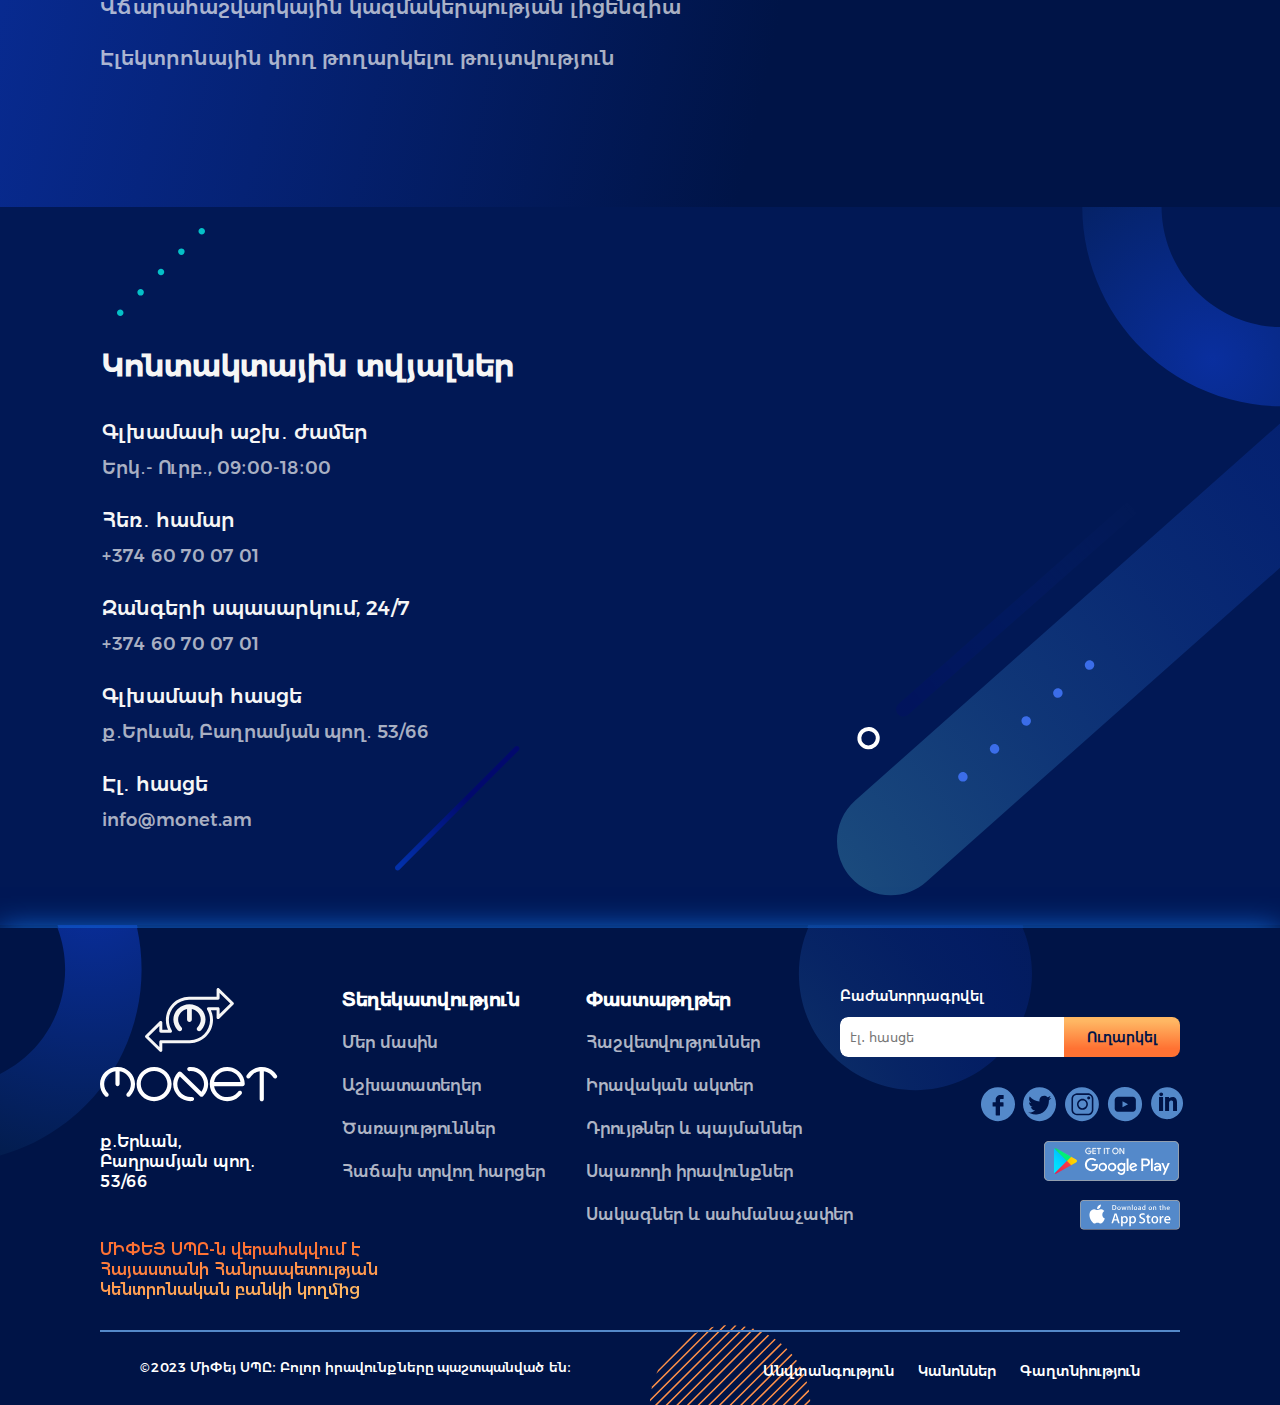
==== commit 25091af4: "kkk]" ====
--- a/aboutMy.html
+++ b/aboutMy.html
@@ -123,9 +123,9 @@
                         <hr class="frst-hr">
                         <div class="innMid">
                             <ul>
-                                <li><a href="#">Մեր մասին</a></li>
+                                <li><a href="./aboutMy.html">Մեր մասին</a></li>
                                 <li><a href="#">Ծառայություններ</a></li>
-                                <li><a href="#">Դառնալ գործընկեր</a></li>
+                                <li><a href="./partner.html">Դառնալ գործընկեր</a></li>
                             </ul>
                         </div>
                         <hr class="frst-hr">
@@ -165,11 +165,11 @@
                     տալիս է այդ հնարավորությունը` «պատրաստվեք ավելի խելացի բանկին» կարգախոսով:
                     <br>
                     <br>
-                    <span class="low-text">
-                        Ընկերությունը հիմնադրվել է 2023թ. որպես վճարահաշվարկային կազմակերպություն: Ընկերության
-                        առաքելությունը
-                        ֆինանսական ծառայությունները բոլորի համար հասանելի դարձնելն է:
-                    </span>
+                </span>
+                <span class="low-text">
+                    Ընկերությունը հիմնադրվել է 2023թ. որպես վճարահաշվարկային կազմակերպություն: Ընկերության
+                    առաքելությունը
+                    ֆինանսական ծառայությունները բոլորի համար հասանելի դարձնելն է:
                 </span>
             </div>
         </div>
@@ -290,13 +290,13 @@
                 <h1>Գլխամասի աշխ․ ժամեր</h1>
                 <span>Երկ․- Ուրբ․, 09։00-18։00</span>
                 <h1>Հեռ․ համար</h1>
-                <span>+374 00 000 000</span>
+                <span>+374 60 70 07 01</span>
                 <h1>Զանգերի սպասարկում, 24/7</h1>
-                <span>+374 00 000 000</span>
+                <span>+374 60 70 07 01</span>
                 <h1>Գլխամասի հասցե</h1>
                 <span>ք․Երևան, Բաղրամյան պող․ 53/66</span>
                 <h1>Էլ․ հասցե</h1>
-                <span>info@gmail.com</span>
+                <span>info@monet.am</span>
             </div>
         </div>
     </section>
@@ -355,8 +355,8 @@
                             <ul>
                                 <li><a href="./report.html">Հաշվետվություններ</a></li>
                                 <li><a href="./law.html">Իրավական ակտեր</a></li>
-                                <li><a href="#">Դրույթներ և պայմաններ</a></li>
-                                <li><a href="#">Սպառողի իրավունքներ</a></li>
+                                <li><a href="./provision.html">Դրույթներ և պայմաններ</a></li>
+                                <li><a href="./consumer.html">Սպառողի իրավունքներ</a></li>
                                 <li><a href="./sakagner.html">Սակագներ և սահմանաչափեր</a></li>
                             </ul>
                         </div>
--- a/about-page/aboutMy.css
+++ b/about-page/aboutMy.css
@@ -1,5 +1,3 @@
-
-
 * {
     margin: 0;
     padding: 0;
@@ -7,7 +5,6 @@
     text-decoration: none;
 }
 
-
 @font-face {
     font-family: "Montserratarm";
     src: url(../fonts/fonts/Montserratarm-Medium/Montserratarm-Medium.ttf);
@@ -32,29 +29,27 @@
 
 .first-section-ab {
     width: 100%;
-    height: 802px;
-    /* max-width: 1920px;
-    min-height: 42vw; */
+    min-height: 802px;
     background-image: url(../img/section-about-first-bg.svg);
-    /* background-size: 102% 102%; */
     background-size: cover;
     background-position: center;
     background-repeat: no-repeat;
-    /* margin-top: -8px; */
+    padding-inline: 246px;
 }
 
 .all-about {
     display: flex;
     gap: 16px;
 }
-.allAboutA{
+
+.allAboutA {
     font-size: 12px;
     font-weight: 600;
     line-height: 14.63px;
     letter-spacing: 0.01em;
     text-align: start;
     color: #FFFFFF;
-    margin-left: 6px;
+    margin-left: -10px;
     margin-top: 10px;
 }
 
@@ -72,23 +67,22 @@
 
 .content-secton-first {
     width: 100%;
-    position: relative;
     display: flex;
     flex-direction: column;
     gap: 100px;
-    top: 30px;
-    padding-left: 248px;
+    padding-top: 30px;
 }
 
 .low-text {
-    position: relative;
-    top: 10px;
+    padding-top: -10px !important;
 }
 
 .container-about {
     display: flex;
     flex-direction: column;
     gap: 50px;
+    max-width: 501px;
+    width: 100%;
 }
 
 .container-about h1 {
@@ -112,6 +106,7 @@
 .container-about span {
     width: 1001px;
     font-size: 18px;
+    margin-bottom: -15px;
     font-weight: 400;
     line-height: 24px;
     letter-spacing: 0em;
@@ -121,34 +116,30 @@
 
 
 .second-section-ab {
+    margin-top: -1px;
     width: 100%;
-    height: 1614px;
-    /* max-width: 1920px; */
-    /* min-height: 84.063vw; */
+    min-height: 1614px;
     background-image: url(../img/second-section-bg.svg);
-    /* background-size: 102% 102%; */
-    /* background-size: 100% 100%; */
     background-size: cover;
     background-position: center;
     background-repeat: no-repeat;
-    /* margin-top: -8px; */
 }
 
 .content-secton-second {
     width: 100%;
-    position: relative;
     display: flex;
     flex-direction: column;
-    top: 125px;
-    gap: 2.8vw;
+    padding-top: 125px;
+    gap: 53.76px;
 }
 
 .history-contatnt {
+    width: 100%;
     display: flex;
     flex-direction: column;
     gap: 50px;
     align-self: start;
-    padding-left: 249px;
+    padding-inline: 249px;
     margin-top: 7px;
 }
 
@@ -162,7 +153,7 @@
 }
 
 .history-contatnt h4 {
-    text-transform: uppercase;
+    /* text-transform: uppercase; */
     font-size: 24px;
     font-weight: 500;
     line-height: 34px;
@@ -191,17 +182,18 @@
 }
 
 .history-logo-container img {
-    width: 47.292vw;
-    height: 10.396vw;
+    width: 908px;
+    height: 204px;
+    margin-bottom: -10px;
     align-self: center;
 }
 
 .history-logo-container h1 {
-    font-size: 3.333vw;
+    width: 632px;
+    font-size: 64px;
     font-weight: 700;
     line-height: 75px;
     letter-spacing: 1.5em;
-    width: 32.469vw;
     align-self: center;
     color: #F2F2F2;
 }
@@ -215,40 +207,40 @@
 }
 
 .history-symbolism h4 {
-    text-transform: uppercase;
+    /* text-transform: uppercase; */
     font-size: 24px;
     font-weight: 500;
     line-height: 34px;
     letter-spacing: 0em;
     text-align: start;
     color: #FF7233;
-    padding-left: 254px;
+    padding-inline: 254px;
     margin-top: 40px;
 }
 
 .history-symbolism img {
     align-self: center;
-    width: 26.042vw;
-    height: 13.438vw;
+    width: 500px;
+    height: 258px;
 }
 
 .low-block-symbolism {
     display: flex;
     justify-content: center;
-    gap: 65px;
+    gap: 30px;
 }
 
 .circel {
-    width: 283px;
+    width: 300px;
     display: flex;
     flex-direction: column;
     justify-content: center;
-    gap: 15px;
+    gap: 12px;
 }
 
 .circel img {
-    width: 7.708vw;
-    height: 7.708vw;
+    width: 148px;
+    height: 148px;
     align-self: center;
 }
 
@@ -272,16 +264,16 @@
 }
 
 .arrows {
-    width: 239px;
+    width: 300px;
     display: flex;
     flex-direction: column;
     justify-content: center;
-    gap: 10px;
+    gap: 12px;
 }
 
 .arrows img {
-    width: 7.708vw;
-    height: 7.708vw;
+    width: 148px;
+    height: 148px;
     align-self: center;
 }
 
@@ -296,6 +288,7 @@
 
 
 .arrows span {
+    width: 249px;
     font-size: 18px;
     font-weight: 400;
     line-height: 24px;
@@ -306,18 +299,17 @@
 }
 
 .letter-m {
-    width: 283px;
+    width: 300px;
     display: flex;
     flex-direction: column;
     justify-content: center;
-    gap: 10px;
+    gap: 12px;
 }
 
 .letter-m img {
-    width: 6.875vw;
-    height: 9.167vw;
+    width: 120px;
+    height: 135px;
     align-self: center;
-    padding-left: 19px;
 }
 
 
@@ -344,24 +336,19 @@
 
 .third-section-ab {
     width: 100%;
-    height: 1189px;
-    /* max-width: 1920px; */
-    /* min-height: 61.927vw; */
+    min-height: 1189px;
     background-image: url(../img/section-third.svg);
-    /* background-size: 100% 102%; */
-    /* background-size: 100% 102%; */
     background-size: cover;
     background-position: center;
     background-repeat: no-repeat;
-    /* margin-top: -8px; */
+    padding-inline: 248px;
 }
 
 
 .third-section-content {
+    max-width: 691px;
     width: 100%;
-    padding-left: 248px;
-    position: relative;
-    top: calc(6.167vw + 10px);
+    padding-top: 130px;
     display: flex;
     flex-direction: column;
     gap: 55px;
@@ -390,32 +377,25 @@
 .third-section-content ul {
     display: flex;
     flex-direction: column;
-    gap: calc(2px + 0.885vw);
-}
-
-
+    gap: 18px;
+}
 
 
 
 .quarters-section-ab {
     width: 100%;
-    height: 790px;
-    /* max-width: 1920px; */
-    /* min-height: 41.146vw; */
+    min-height: 790px;
     background-image: url(../img/quarters-section-ab.svg);
-    /* background-size: 100% 102%; */
-    /* background-size: 100% 100%; */
     background-size: cover;
     background-position: center;
     background-repeat: no-repeat;
-    margin-top: -8px;
 }
 
 .contact-details {
     width: 100%;
-    padding-left: 245px;
+    padding-inline: 245px;
     position: relative;
-    top: calc(6.167vw + 20px);
+    top: 130px;
     display: flex;
     flex-direction: column;
     gap: 27px;
@@ -431,7 +411,7 @@
 }
 
 .all-contact-details h1 {
-    text-transform: uppercase;
+    /* text-transform: uppercase; */
     font-size: 24px;
     font-weight: 500;
     line-height: 34px;
@@ -456,13 +436,14 @@
 /* Style for 1440px-1280px START */
 @media only screen and (max-width: 1440px) and (min-width: 1281px) {
     .first-section-ab {
-        height: 620px;
+        min-height: 620px;
+        padding-inline: 100px;
         background-image: url(../img/section-first-1440-bg-ab.svg);
     }
 
     .second-section-ab {
-        margin-top: -4px;
-        height: 1557px;
+        margin-top: -1px;
+        min-height: 1557px;
         background-image: url(../img/section-second-1440-bg-ab.svg.svg);
     }
 
@@ -473,8 +454,7 @@
     }
 
     .history-logo-container img {
-        width: 59.167vw !important;
-        height: 13.253vw !important;
+        height: 190px;
     }
 
     .history-symbolism img {
@@ -488,9 +468,11 @@
     }
 
     .third-section-ab {
-        height: 1136px;
+        min-height: 1144px;
         background-image: url(../img/third-section-ab-1440-bg.svg);
         margin-top: -1px;
+        padding-inline: 100px;
+
     }
 
     .third-section-content h1 {
@@ -502,7 +484,7 @@
     }
 
     .quarters-section-ab {
-        height: 709px;
+        min-height: 709px;
         background-image: url(../img/quarters-section-ab-bg-1440.svg);
         margin-top: -8px;
     }
@@ -517,25 +499,21 @@
     }
 
     .content-secton-first {
-        padding-left: 102px;
         gap: 45px;
     }
 
     .history-contatnt {
-        padding-left: 102px;
+        padding-inline: 102px;
         gap: 33px;
     }
 
     .history-symbolism h4 {
-        padding-left: 102px;
-    }
-
-    .third-section-content {
-        padding-left: 102px;
-    }
+        padding-inline: 102px;
+    }
+
 
     .contact-details {
-        padding-left: 102px;
+        padding-inline: 102px;
     }
 
     .container-about h1 {
@@ -556,7 +534,7 @@
     }
 
     .container-about span {
-        width: 735px;
+        width: 739px;
         font-size: 16px;
         line-height: 20px;
     }
@@ -567,12 +545,12 @@
     }
 
     .third-section-content {
-        top: calc(7.167vw + 31px);
+        top: 134px;
         gap: 26px;
     }
 
     .contact-details {
-        top: calc(3.167vw + 95px);
+        top: 140px;
         gap: 0px;
 
     }
@@ -584,30 +562,15 @@
     }
 
     .history-logo-container h1 {
-        font-size: 4.333vw;
+        font-size: 62px;
         letter-spacing: 1.6em;
-        width: 44.469vw;
+        width: 640.354px
     }
 
     .low-block-symbolism {
         gap: 90px;
     }
 
-    .circel img {
-        width: 10.278vw;
-        height: 10.278vw;
-    }
-
-    .arrows img {
-        width: 10.278vw;
-        height: 10.278vw;
-    }
-
-    .letter-m img {
-        width: 9vw;
-        height: 10.2vw;
-    }
-
     .circel h1 {
         font-size: 30px;
         font-weight: 500;
@@ -621,28 +584,29 @@
 
 @media screen and (max-width: 1280px) and (min-width: 969px) {
     .first-section-ab {
-        height: 620px;
+        min-height: 620px;
+        padding-inline: 100px;
         background-image: url(../img/AboutPageView1280-first.svg);
     }
 
     .second-section-ab {
-        height: 1557px;
+        min-height: 1557px;
         background-image: url(../img/AboutPageView1280-second.svg);
     }
 
     .third-section-ab {
         background-image: url(../img/AboutPageView1280-new-and-new.svg);
         margin-top: -1px;
-        height: 1136px;
+        min-height: 1136px;
+        padding-inline: 100px;
     }
 
     .quarters-section-ab {
-        height: 721px;
+        min-height: 721px;
         background-image: url(../img/AboutPageView1280-quarters.svg);
     }
 
     .content-secton-first {
-        padding-left: 102px;
         gap: 48px;
     }
 
@@ -651,20 +615,18 @@
     }
 
     .history-contatnt {
-        padding-left: 102px;
+        padding-inline: 102px;
         gap: 34px;
     }
 
     .history-symbolism h4 {
-        padding-left: 102px;
-    }
-
-    .third-section-content {
-        padding-left: 102px;
-    }
+        padding-inline: 102px;
+    }
+
+
 
     .contact-details {
-        padding-left: 102px;
+        padding-inline: 102px;
 
     }
 
@@ -686,6 +648,7 @@
         width: 711px;
         font-size: 16px;
         line-height: 20px;
+        margin-bottom: 7px;
     }
 
     .history-contatnt h1 {
@@ -700,8 +663,8 @@
     }
 
     .history-logo-container img {
-        width: 859.35px !important;
-        height: 194.04px !important;
+        width: 814.35px !important;
+        height: 208.04px !important;
     }
 
     .history-logo-container h1 {
@@ -714,18 +677,22 @@
     }
 
     .history-symbolism img {
-        height: 20.917vw;
-        width: 38.722vw;
+        height: 267.738px;
+        width: 495.642px;
         margin-bottom: 83px;
     }
 
     .content-secton-second {
-        gap: 1.7vw;
-
+        gap: 21.76px;
+
+    }
+
+    .third-section-content ul {
+        gap: 13px;
     }
 
     .third-section-content {
-        top: 10.2vw;
+        top: 130.56px;
         gap: 33px;
     }
 
@@ -745,10 +712,11 @@
 
     .all-contact-details h1 {
         font-size: 20px;
+        margin-bottom: 7px;
     }
 
     .contact-details {
-        top: calc(5.167vw + 68px);
+        top: 135px;
         gap: 2px;
     }
 
@@ -757,6 +725,7 @@
     }
 
     .arrows span {
+        width: 261px;
         font-size: 16px;
     }
 
@@ -791,22 +760,6 @@
         color: #F6F6F6;
     }
 
-
-    .circel img {
-        width: 11.563vw;
-        height: 11.563vw;
-    }
-
-    .arrows img {
-        width: 11.563vw;
-        height: 11.563vw;
-    }
-
-    .letter-m img {
-        width: 11vw;
-        height: 10.5vw;
-    }
-
     .circel h1 {
         font-size: 30px;
         font-weight: 500;
@@ -830,7 +783,8 @@
 
 @media screen and (max-width: 968px) and (min-width: 679px) {
     .first-section-ab {
-        height: 603px;
+        min-height: 603px;
+        padding-inline: 100px;
         background-image: url(../img/AboutPageView968-first-new.svg);
     }
 
@@ -848,19 +802,21 @@
     }
 
     .container-about span {
-        width: 501px;
+        max-width: 508px;
+        width: 100%;
         font-size: 18px;
         font-weight: 400;
         line-height: 24px;
+        margin-bottom: 15px;
     }
 
     .content-secton-first {
-        padding-left: 100px;
+        padding-top: 65px;
         top: 58px;
     }
 
     .container-about {
-        gap: 33px;
+        gap: 26px;
     }
 
     .all-about {
@@ -868,7 +824,7 @@
     }
 
     .second-section-ab {
-        height: 1752px;
+        min-height: 1752px;
         background-image: url(../img/AboutPageView968-second.svg);
     }
 
@@ -879,14 +835,12 @@
     }
 
     .history-contatnt h4 {
+        text-transform: uppercase;
         font-size: 18px;
         font-weight: 500;
         line-height: 24px;
         padding-top: 4px;
     }
-
-
-
 
     .history-contatnt span {
         width: 396px;
@@ -897,13 +851,14 @@
     }
 
     .history-contatnt {
-        padding-left: 100px;
+        padding-inline: 100px;
         gap: 23px;
     }
 
     .content-secton-second {
         top: 44px;
-        gap: 4.167vw;
+        gap: 40.337px;
+        padding-top: 44px;
     }
 
     .history-logo-container img {
@@ -920,17 +875,13 @@
     }
 
     .history-symbolism h4 {
+        text-transform: uppercase;
         font-size: 18px;
         font-weight: 500;
         line-height: 24px;
-        padding-left: 100px;
+        padding-inline: 100px;
         margin-top: -10px;
     }
-
-
-
-
-
 
     .history-symbolism img {
         width: 41.65vw;
@@ -941,21 +892,6 @@
         gap: 18px;
     }
 
-    .circel img {
-        width: 15.417vw;
-        height: 15.417vw;
-    }
-
-    .arrows img {
-        width: 15.417vw;
-        height: 15.417vw;
-    }
-
-    .letter-m img {
-        width: 14.75vw;
-        height: 14.333vw;
-    }
-
     .circel h1 {
         font-size: 30px;
         font-weight: 700;
@@ -998,19 +934,17 @@
         width: 395px;
     }
 
-    .third-section-content {
-        padding-left: 100px;
-    }
-
 
     .third-section-ab {
+        padding-inline: 100px;
         margin-top: -1px;
-        height: 905px;
+        min-height: 905px;
         background-image: url(../img/AboutPageView968-section-tttt.svg);
     }
 
     .third-section-content {
         gap: 30px;
+        padding-top: 52px;
     }
 
     .third-section-content ul {
@@ -1018,13 +952,14 @@
     }
 
     .third-section-content {
-        top: calc(3.167vw + 18px);
+        top: 48px;
     }
 
     .contact-details {
         width: 100%;
-        padding-left: 100px;
-        gap: 30px;
+        padding-inline: 100px;
+        gap: 5px;
+        top: 60px;
     }
 
     .contact-details h1 {
@@ -1037,6 +972,7 @@
     .low-block-symbolism {
         flex-direction: column;
         align-self: center;
+        gap: 70px;
     }
 
     .all-contact-details h1 {
@@ -1055,7 +991,8 @@
     }
 
     .quarters-section-ab {
-        height: 555px;
+        margin-top: -1px;
+        min-height: 555px;
         background-image: url(../img/AboutPageView968-quarters-section.svg);
     }
 
@@ -1065,11 +1002,12 @@
 
 /* Style for 678px-480px START */
 
-@media screen and (max-width: 678px) and (min-width: 429px) {
+@media screen and (max-width: 678px) {
 
     .low-block-symbolism {
         flex-direction: column;
         align-self: center;
+        gap: 80px;
     }
 
     .all-about {
@@ -1077,13 +1015,14 @@
     }
 
     .first-section-ab {
-        height: 542px;
+        min-height: 542px;
+        padding-inline: 100px;
+
         background-image: url(../img/AboutPageView678-first-bg.svg);
     }
 
     .content-secton-first {
-        padding-left: 100px;
-        top: 59px;
+        padding-top: 62px;
     }
 
     .container-about {
@@ -1104,25 +1043,27 @@
     }
 
     .container-about span {
-        width: 70.571vw;
+        max-width: 501px;
+        width: 100%;
         font-size: 18px;
         font-weight: 400;
         line-height: 24px;
+        margin-bottom: 12px;
     }
 
     .second-section-ab {
         margin-top: -1px;
-        height: 1752px;
+        min-height: 1752px;
         background-image: url(../img/AboutPageView678-second-bg-ab.svg);
     }
 
     .history-contatnt {
-        padding-left: 100px;
+        padding-inline: 100px;
     }
 
     .content-secton-second {
-        top: 43px;
-        gap: 40px;
+        padding-top: 44px;
+        gap: 45px;
     }
 
     .history-contatnt h1 {
@@ -1135,13 +1076,15 @@
         font-size: 18px;
         font-weight: 500;
         line-height: 24px;
+        text-transform: uppercase;
     }
 
     .history-contatnt span {
         font-size: 18px;
         font-weight: 600;
         line-height: 24px;
-        width: 55.571vw;
+        max-width: 380px;
+        width: 100%;
         margin-top: -12px;
     }
 
@@ -1164,7 +1107,8 @@
     }
 
     .history-symbolism h4 {
-        padding-left: 100px;
+        padding-inline: 100px;
+        text-transform: uppercase;
         font-size: 18px;
         font-weight: 500;
         line-height: 24px;
@@ -1180,21 +1124,6 @@
         height: 204.34px;
     }
 
-    .circel img {
-        width: 148px;
-        height: 148px;
-    }
-
-    .arrows img {
-        width: 148px;
-        height: 148px;
-    }
-
-    .letter-m img {
-        width: 132px;
-        height: 148px;
-    }
-
     .letter-m {
         width: 100%;
     }
@@ -1213,7 +1142,7 @@
     }
 
     .arrows span {
-        width: 279px;
+        width: 290px;
     }
 
     .letter-m span {
@@ -1243,13 +1172,15 @@
 
     .third-section-ab {
         margin-top: -1px;
-        height: 905px;
+        min-height: 905px;
         background-image: url(../img/AboutPageView678-ab-bg-ttt.svg);
+        padding-inline: 100px;
     }
 
     .third-section-content {
-        padding-left: 100px;
+
         gap: 30px;
+        padding-top: 51px;
     }
 
     .third-section-content h1 {
@@ -1269,15 +1200,14 @@
     }
 
     .third-section-content ul {
-        width: 360px;
-    }
-
-    .contact-details {
-        padding-left: 100px;
-    }
+        max-width: 360px;
+        width: 100%;
+    }
+
+    .contact-details {}
 
     .quarters-section-ab {
-        height: 555px;
+        min-height: 555px;
         background-image: url(../img/AboutPageView678-ab-bg-4.svg);
         margin-top: -1px;
     }
@@ -1289,6 +1219,7 @@
     }
 
     .all-contact-details h1 {
+        text-transform: uppercase;
         font-size: 18px;
         font-weight: 600;
         line-height: 24px;
@@ -1308,7 +1239,9 @@
     }
 
     .contact-details {
+        padding-inline: 100px;
         gap: 10px;
+        top: 60px;
     }
 
 }
@@ -1316,8 +1249,45 @@
 
 /* Style for 678px-480px END */
 
-/* Style for 480px-300px START */
-@media screen and (max-width: 428px) and (min-width: 301px) {
+
+
+@media screen and (max-width: 675px) {
+    .low-text {
+        margin-bottom: 50px !important;
+    }
+}
+
+
+@media screen and (max-width: 540px) {
+    .third-section-ab {
+        padding-inline: 50px;
+    }
+
+    .third-section-content {
+        max-width: 340px;
+        width: 100%;
+    }
+
+    .third-section-content ul li a {
+        font-size: 17px;
+    }
+
+    .contact-details {
+        padding-inline: 50px;
+    }
+}
+
+@media screen and (max-width: 500px) and (min-width: 428px) {
+    .history-contatnt {
+        margin-bottom: 20px;
+    }
+}
+
+
+
+
+/* Style for 480px-321px START */
+@media screen and (max-width: 428px) and (min-width: 321px) {
 
 
 
@@ -1326,16 +1296,23 @@
     }
 
 
+    .low-block-symbolism{
+           max-width: 393px;
+        width: 100%;
+    }
     .letter-m {
+        max-width: 393px;
         width: 100%;
     }
 
     .arrows {
+        max-width: 393px;
         width: 100%;
         margin-bottom: -26px;
     }
 
     .circel {
+        max-width: 393px;
         width: 100%;
     }
 
@@ -1344,17 +1321,13 @@
     }
 
     .arrows span {
-        width: 342px;
+        max-width: 342px;
+        width: 100%;
     }
 
     .letter-m span {
         width: 250px;
     }
-
-
-
-
-
 
     .low-block-symbolism {
         flex-direction: column;
@@ -1367,14 +1340,12 @@
     }
 
     .first-section-ab {
-        height: 584px;
+        padding-inline: 16px;
+        min-height: 584px;
         background-image: url(../img/MobileAboutPage-sm-screen-ab.svg);
     }
 
-    .content-secton-first {
-        top: 61px;
-        padding-left: 16px;
-    }
+    .content-secton-first {}
 
     .container-about {
         display: flex;
@@ -1398,8 +1369,9 @@
     }
 
     .container-about span {
-        width: 88.5vw;
-        font-size: 18px;
+        max-width: 378px;
+        width: 100%;
+        font-size: 17.12px;
         font-weight: 400;
         line-height: 24px;
     }
@@ -1425,6 +1397,7 @@
 
 
     .history-contatnt h4 {
+        text-transform: uppercase;
         font-size: 18px;
         font-weight: 500;
         line-height: 22px;
@@ -1435,12 +1408,13 @@
         font-weight: 600;
         line-height: 24px;
         letter-spacing: 0.05em;
-        width: 82.5vw;
+        /* max-width: 353px; */
+        width: 300px;
     }
 
     .content-secton-second {
         top: 50px;
-        gap: 40px
+        gap: 43px
     }
 
     .history-logo-container {
@@ -1461,16 +1435,22 @@
         width: 72.469vw;
     }
 
+    .all-contact-details h1 {
+        margin-bottom: 14px;
+    }
 
     .history-symbolism h4 {
-        padding-left: 16px;
+        text-transform: uppercase;
+        padding-inline: 16px;
         font-size: 18px;
         font-weight: 500;
         line-height: 22px;
         margin-top: 2px;
     }
+
     .history-symbolism {
         gap: 22px;
+
     }
 
     .history-symbolism img {
@@ -1479,8 +1459,8 @@
     }
 
     .circel img {
-        width: 35vw;
-        height: 35vw
+        width: 150px;
+        height: 162px;
     }
 
     .circel h1 {
@@ -1504,20 +1484,18 @@
         letter-spacing: 0.05em;
     }
 
-    .arrows img {
-        width: 34vw;
-        height: 35vw
-    }
+
 
     .letter-m img {
-        width: 31.859vw;
-        height: 41.812vw;
+        width: 114.957px;
+        height: 178.955px;
     }
 
 
     .third-section-ab {
         margin-top: -1px;
-        height: 905px;
+        padding-inline: 16px;
+        min-height: 905px;
         background-image: url(../img/MobileAboutPage-sm-ab-bg-33333.svg);
     }
 
@@ -1534,8 +1512,7 @@
     }
 
     .third-section-content {
-        padding-left: 16px;
-        top: calc(-0.833vw + 57px);
+        top: 53px;
         gap: 30px;
     }
 
@@ -1544,17 +1521,17 @@
     }
 
     .third-section-content ul li {
-        width: 86.706vw;
+        max-width: 370px;
     }
 
     .contact-details {
-        padding-left: 16px;
-        top: calc(12.167vw + 20px);
+        padding-inline: 16px;
+        top: 72px;
         gap: 4px
     }
 
     .quarters-section-ab {
-        height: 555px;
+        min-height: 555px;
         background-image: url(../img/MobileAboutPage-sm-end-bg-ab.svg);
     }
 
@@ -1565,15 +1542,336 @@
     }
 
     .all-contact-details h1 {
+        text-transform: uppercase;
         font-size: 18px;
         font-weight: 600;
         line-height: 22px;
         letter-spacing: 0em;
     }
 
-
-
-
-}
-
-/* Style for 480px-300px END */+}
+
+/* Style for 480px-321px END */
+
+
+
+@media screen and (max-width: 320px) and (min-width: 200px) {
+
+    .pageHeader {
+        height: 71px !important;
+    }
+
+
+    .letter-m {
+        width: 100%;
+    }
+
+    .arrows {
+        width: 100%;
+        margin-bottom: -26px;
+    }
+
+    .circel {
+        width: 100%;
+    }
+
+    .circel span {
+        width: 99%;
+    }
+
+    .arrows span {
+        width: 99%;
+    }
+
+    .letter-m span {
+        width: 99%;
+    }
+
+    .low-block-symbolism {
+        flex-direction: column;
+        align-self: center;
+        gap: 78px;
+    }
+
+    .all-about {
+        display: none;
+    }
+
+    .first-section-ab {
+        min-height: 626px;
+        background-image: url(../img/MobileAboutPage-320px-BG.svg);
+        padding-inline: 16px;
+    }
+
+
+
+    .container-about {
+        display: flex;
+        flex-direction: column;
+        gap: 16px;
+    }
+
+    .container-about h1 {
+        font-size: 28px;
+        font-weight: 500;
+        line-height: 34px;
+        margin-bottom: 11px;
+    }
+
+    .container-about h4 {
+        width: 202px;
+        font-size: 20px;
+        font-weight: 500;
+        line-height: 30px;
+        margin-bottom: 10px;
+    }
+
+    .container-about span {
+        max-width: 283px;
+        font-size: 16px;
+        font-weight: 100;
+        line-height: 22px;
+        letter-spacing: 0em;
+        margin-bottom: 0px !important;
+    }
+
+    .second-section-ab {
+        padding-inline: 16px;
+        margin-top: -1px;
+        min-height: 1680px;
+        background-image: url(../img/SEC2-MobileAboutPage-320px-BG.svg);
+    }
+
+    .history-contatnt {
+        gap: 16px;
+    }
+
+    .history-contatnt h1 {
+        font-size: 20px;
+        font-weight: 500;
+        line-height: 30px;
+        margin-bottom: 10px;
+    }
+
+    .history-contatnt {
+        padding-inline: 0px;
+    }
+
+
+    .history-contatnt h4 {
+        font-size: 18px;
+        font-weight: 500;
+        line-height: 22px;
+    }
+
+    .history-contatnt span {
+        font-size: 16px;
+        font-weight: 400;
+        line-height: 24px;
+        letter-spacing: 0.05em;
+        max-width: 274px;
+        width: 100%;
+        margin-top: 0px;
+    }
+
+    .content-secton-second {
+        top: 50px;
+        gap: 40px
+    }
+
+    .history-logo-container {
+        width: 100%;
+    }
+
+    .history-logo-container img {
+        margin-bottom: -1px;
+        width: 98.176vw;
+        height: 97.61px;
+        margin-top: 0px;
+    }
+
+
+    .history-logo-container h1 {
+        font-size: 37px;
+        font-weight: 700;
+        line-height: 59px;
+        letter-spacing: 0.5em;
+        width: 231px;
+        margin-bottom: -12px;
+    }
+
+
+    .history-symbolism h4 {
+        margin-bottom: 35px;
+        padding-left: 16px;
+        font-size: 18px;
+        font-weight: 500;
+        line-height: 22px;
+        margin-top: 2px;
+    }
+
+    .history-symbolism {
+        gap: 22px;
+    }
+
+    .history-symbolism img {
+        max-width: 298px;
+        width: 100%;
+        height: 204.34px;
+        margin-top: -65px;
+        margin-bottom: -19px;
+    }
+
+
+    .circel h1 {
+        font-size: 30px;
+        font-weight: 700;
+        line-height: 42px;
+        letter-spacing: 0.05em;
+    }
+
+    .arrows h1 {
+        font-size: 30px;
+        font-weight: 700;
+        line-height: 42px;
+        letter-spacing: 0.05em;
+    }
+
+    .letter-m h1 {
+        font-size: 30px;
+        font-weight: 700;
+        line-height: 42px;
+        letter-spacing: 0.05em;
+    }
+
+    .arrows img {
+        width: 140px;
+        height: 144px;
+    }
+
+    .letter-m img {
+        width: 111.549px;
+        height: 175px;
+        padding-left: 1px;
+    }
+
+    .third-section-content {
+        padding-top: 16px;
+    }
+
+
+    .third-section-ab {
+        margin-top: -1px;
+        min-height: 708px;
+        background-image: url(../img/SEC3MobileAboutPage320px.svg);
+        padding-inline: 16px;
+    }
+
+    .third-section-content h1 {
+        font-size: 20px;
+        font-weight: 500;
+        line-height: 30px;
+        
+    }
+
+    .third-section-content ul li a {
+        font-size: 14px;
+        font-weight: 400;
+        line-height: 17px;
+    }
+
+    .third-section-content {
+        top: 52px;
+        gap: 30px;
+        padding-top: 50px;
+    }
+
+    .third-section-content ul {
+        gap: 14px;
+    }
+
+    .third-section-content ul li {
+        max-width: 277px;
+    }
+
+    .contact-details {
+        padding-inline: 16px;
+        top: 50px;
+        gap: 4px
+    }
+
+    .quarters-section-ab {
+        min-height: 560px;
+        background-image: url(../img/4secMobileAboutPage320px.svg);
+    }
+
+    .contact-details h1 {
+        font-size: 20px;
+        font-weight: 500;
+        line-height: 30px;
+
+
+    }
+
+    .all-contact-details h1 {
+        margin-top: 22px;
+        font-size: 18px;
+        font-weight: 600;
+        line-height: 22px;
+        letter-spacing: 0em;
+    }
+
+    .all-contact-details span {
+        font-size: 18px
+    }
+
+
+    .circel span {
+        font-size: 18px;
+    }
+
+    .arrows span {
+        font-size: 18px;
+        max-width: 293px;
+    }
+
+    .letter-m span {
+        font-size: 18px;
+        max-width: 295px;
+    }
+}
+
+
+@media screen and (max-width: 370px) and (min-width: 321px) {
+    .third-section-content ul li a {
+        font-size: 16px;
+    }
+}
+
+@media screen and (max-width: 280px) and (min-width: 200px) {
+    .history-symbolism img {
+        width: 100%;
+    }
+
+    .all-contact-details h1 {
+        margin-bottom: 0;
+    }
+
+    .history-contatnt span {
+        width: 211px;
+    }
+    .first-section-ab {
+        min-height: 809px;
+    }
+    .history-contatnt {
+        padding-inline: 0px;
+        height: 240px;
+    }
+    .third-section-ab {
+        min-height: 988px;
+    }
+    .contact-details {
+        height: 605px;
+    }
+
+}--- a/Head-Foot/style_head_foot.css
+++ b/Head-Foot/style_head_foot.css
@@ -4,10 +4,11 @@
     box-sizing: border-box;
     text-decoration: none;
 }
-@font-face { 
-    font-family: "Montserratarm-Regular"; 
-    src: url(../fonts/Montserratarm-Regular/Montserratarm-Regular.otf); 
-  }
+
+@font-face {
+    font-family: "Montserratarm-Regular";
+    src: url(../fonts/Montserratarm-Regular/Montserratarm-Regular.otf);
+}
 
 
 ul {
@@ -15,7 +16,7 @@
 }
 
 .pageHeader {
- 
+
     width: 100%;
     height: 96px;
     display: flex;
@@ -66,7 +67,7 @@
 }
 
 .head-innDv2 ul li a {
-   
+
     font-size: 18px;
     font-weight: 500;
     line-height: 24px;
@@ -115,8 +116,13 @@
 .innDv3-left:hover {
     cursor: pointer;
     background: #FFB25F;
-    border: 1px solid #FFB25F
-}
+    border: none;
+}
+
+.innDv3-left:focus {
+    border: 1px solid #FF7233;
+}
+
 
 .innDv3-left:hover span {
     color: #001447;
@@ -202,12 +208,14 @@
     box-shadow: 0px 4px 12px 0px #0000000A;
     display: flex;
     flex-direction: column;
-
-}
+    justify-content: space-between;
+}
+
+
 
 .openDv div {
     width: 100%;
-    height: 38px;
+    height: 34px;
     display: flex;
     padding-inline: 8px;
     justify-content: space-between;
@@ -273,7 +281,7 @@
     justify-content: space-between;
 }
 
-.head-innDv32 {
+.head-innDv32 {                                                                                                                                                                                                                                                                                                                                                                                                                                                                                                                                                                       
     max-width: 110px;
     width: 100%;
     height: 36px;
@@ -373,7 +381,8 @@
     color: #FF7233;
 
 }
-.head-innDv2 a{
+
+.head-innDv2 a {
     text-transform: uppercase;
 }
 
@@ -383,6 +392,7 @@
     display: flex;
     flex-direction: column;
     padding-top: 30px;
+    gap: 20px;
 }
 
 .botTop {
@@ -422,11 +432,12 @@
 .topRight:hover {
     cursor: pointer;
 }
-.menuOpener{
-    display: none;
-}
-
-.logono{
+
+.menuOpener {
+    display: none;
+}
+
+.logono {
     display: none;
 }
 
@@ -493,6 +504,9 @@
     width: 100%;
     height: 477px;
     background-image: url(../img/Footer.svg);
+    background-size: cover;
+    background-repeat: no-repeat;
+    background-position: center;
     padding-inline: 245px;
     display: flex;
     justify-content: center;
@@ -588,8 +602,9 @@
     height: 100%;
     display: flex;
     justify-content: flex-end;
-    
-}
+
+}
+
 .topMid {
     max-width: 621px;
     width: 100%;
@@ -685,7 +700,7 @@
     height: 100%;
     display: flex;
     flex-direction: column;
-    
+
 }
 
 .rightTop {
@@ -711,6 +726,29 @@
     width: 100%;
     height: 100%;
     padding-left: 10px;
+    border-radius: 8px 0px 0px 8px;
+}
+
+.rightTop input:hover {
+    border: 2px solid #ffb25f;
+}
+
+.rightTop:disabled {
+    background: linear-gradient(0deg, #BDBDBD, #BDBDBD),
+        linear-gradient(0deg, #FFFFFF, #FFFFFF);
+    border: 2px solid #BDBDBD;
+    font-weight: 400;
+    line-height: 20px;
+    letter-spacing: 0em;
+    text-align: left;
+    color: #BDBDBD;
+}
+
+
+
+.rightTop input:focus {
+    border: 2px solid #FF7233;
+    outline: none;
 }
 
 .rightTop button {
@@ -737,6 +775,7 @@
     line-height: 22px;
     letter-spacing: 0em;
     color: #FF7233;
+    border-radius: 1px 10px 10px 0px;
 }
 
 
@@ -825,14 +864,16 @@
     letter-spacing: 0em;
     color: #FFFFFF;
 }
-.ibotInn ul{
+
+.ibotInn ul {
     max-width: 320px;
     width: 100%;
     display: flex;
     justify-content: flex-end;
     gap: 24px;
 }
-.ibotInn ul li a{
+
+.ibotInn ul li a {
     font-size: 14px;
     font-weight: 400;
     line-height: 18px;
@@ -842,25 +883,28 @@
 
 
 
-.logores14{
-    display: none;
-}
-.logores12{
-    display: none;
-}
-.footLogo9{
-    display: none;
-}
-
-.brdis{
-    display: none;
-}
-
-
-.brEnd{
-    display: none;
-}
-.footLogo4{
+.logores14 {
+    display: none;
+}
+
+.logores12 {
+    display: none;
+}
+
+.footLogo9 {
+    display: none;
+}
+
+.brdis {
+    display: none;
+}
+
+
+.brEnd {
+    display: none;
+}
+
+.footLogo4 {
     display: none;
 }
 
--- a/Head-Foot/media_head_foot.css
+++ b/Head-Foot/media_head_foot.css
@@ -1,6 +1,3 @@
-
-
-
 @media screen and (max-width: 1900px) {
    .topMid {
       max-width: 583px;
@@ -8,11 +5,17 @@
       height: 100%;
       display: flex;
       justify-content: flex-end;
-      
-  }
-  .innTop {
-   gap: 5px;
-  }
+
+   }
+
+   .midLeft ul li a,
+   .midRight ul li a {
+      font-size: 16px;
+   }
+
+   .innTop {
+      gap: 20px;
+   }
 }
 
 @media screen and (max-width: 1620px) {
@@ -25,7 +28,7 @@
       letter-spacing: 0em;
 
    }
- 
+
 
    .topRight {
       max-width: 288px;
@@ -34,13 +37,14 @@
    .rightTop button {
       max-width: 100px;
    }
-      .leftBot span {
-         font-size: 16px;
-      }
-}
-
-
- @media screen and (max-width: 1440px) {
+
+   .leftBot span {
+      font-size: 15px;
+   }
+}
+
+
+@media screen and (max-width: 1440px) {
    .pageHeader {
       padding-inline: 100px;
    }
@@ -48,7 +52,8 @@
    .footerPage {
       padding-inline: 100px;
    }
-   .leftBot{
+
+   .leftBot {
       height: 100%;
    }
 
@@ -79,11 +84,14 @@
       font-weight: 400;
       line-height: 20px;
       letter-spacing: 0em;
-      
-   }
-   .midLeft ul, .midRight ul{
+
+   }
+
+   .midLeft ul,
+   .midRight ul {
       gap: 23px;
    }
+
    .rbotInn ul {
       gap: 15px;
    }
@@ -114,12 +122,14 @@
       max-width: 350px;
       align-items: end;
    }
-   .topLeft{
+
+   .topLeft {
       max-width: 337px;
       gap: 46px;
 
    }
-   .topMid{
+
+   .topMid {
       max-width: 448px;
 
    }
@@ -132,51 +142,61 @@
    .rightTop button {
       font-size: 14px;
    }
+
    .topMid {
       gap: 45px;
       max-width: 534px;
    }
-   
-
-
-   .head-innDv2 ul li a{
+
+
+
+   .head-innDv2 ul li a {
       text-transform: unset;
    }
+
    .head-innDv2 {
       max-width: 600px;
       width: 100%;
-   
-   }
-   .head-innDv2 ul{
+
+   }
+
+   .head-innDv2 ul {
       justify-content: unset;
       gap: 33px;
    }
 
 
 
-   .leftMid, .leftBot{
+   .leftMid,
+   .leftBot {
       text-align: left;
    }
-   .innTop{
+
+   .innTop {
       justify-content: unset;
       gap: 35px;
    }
+
    .ibotInn span {
       font-size: 13px;
       line-height: 18px;
    }
-   .leftTop{
+
+   .leftTop {
       margin-top: 0px;
    }
-   .brdis{
+
+   .brdis {
       display: block;
    }
-.leftMid{
-   margin-top: -20px;
-}
-.leftBot{
-   margin-top:10px;
-}
+
+   .leftMid {
+      margin-top: -20px;
+   }
+
+   .leftBot {
+      margin-top: 10px;
+   }
 }
 
 
@@ -186,7 +206,7 @@
 @media screen and (max-width: 1280px) {
 
    .rightTop {
-     width: 340px;
+      width: 340px;
    }
 
    .logores12 {
@@ -218,8 +238,8 @@
    .res67-opening {
       display: none;
    }
-  
-   .ibotInn{
+
+   .ibotInn {
       padding-inline: 40px;
 
    }
@@ -227,10 +247,11 @@
 
    /*  */
    .topMid {
-      gap: 0px;   
+      gap: 0px;
       padding-left: 40px;
-   
-   }
+
+   }
+
    .innTop {
       gap: 0px;
    }
@@ -238,28 +259,41 @@
    .topRight {
       max-width: 324px;
    }
+
    .ibotInn span {
       font-size: 13px;
       line-height: 10px;
-  }
-  .ibotInn ul {
-   max-width: 380px;
-   align-items: flex-end;
-  }
-  .topMid {
-   max-width: 554px;
-}
+   }
+
+   .ibotInn ul {
+      max-width: 380px;
+      align-items: flex-end;
+   }
+
+   .topMid {
+      max-width: 554px;
+   }
 
    /*  */
    .leftBot {
       margin-top: 48px;
       width: 300px;
-  }
-  .leftMid {
-   height: 60px;
-   margin-top: 30px;
-  }
-
+   }
+
+   .leftMid {
+      height: 60px;
+      margin-top: 30px;
+   }
+
+}
+
+
+@media screen and (max-width: 1204px) {
+   .topMid {
+      max-width: 554px;
+      gap: 20px;
+      padding-left: 20px;
+   }
 }
 
 
@@ -270,78 +304,96 @@
 @media screen and (max-width: 1170px) {
 
 
-      .topMid {
-         gap: 5px;
-         max-width: 534px;
-     }
-   
-   
+   .topMid {
+      gap: 10px;
+      max-width: 534px;
+      padding-left: 0px;
+   }
+
    .innTop {
-      gap: 5px;
-   }
+      gap: 10px;
+   }
+
+
+
+
+   .rightTop button {
+      max-width: 80px;
+      width: 100%;
+   }
+
 
    .topRight {
       max-width: 324px;
    }
+
    .ibotInn span {
       font-size: 13px;
       line-height: 10px;
-  }
-  .ibotInn ul {
-   max-width: 380px;
-   align-items: flex-end;
-  }
-  .topMid {
-   max-width: 554px;
-   
-}
-
-.rightTop {
-   max-width: 350px;
-   width: 100%;
- }
-
- .topRh1 {
-   max-width: 350px;
-   width: 100%;
-}
-.topLeft {
-   max-width: 240px;
-   gap: 30px;
-}
-.leftMid {
-   height: 40px;
-    margin-top: 0px;
-}
-.leftBot {
-   margin-top: -0px;
-   max-width: 300px;
-   width: 100%;
-}
-
-
-
-
-
-
-
-.head-innDv2 ul li a{
-   font-size: 12px;
-}
-.ibotInn span{
-   font-size: 12px;
-}
-.ibotInn ul li a {
-   font-size: 12px;
-}
-.ibotInn ul{
-   gap: 18px;
-}
-
-.head-innDv2 {
-   max-width: 416px;
-   width: 100%;
-}
+   }
+
+   .ibotInn ul {
+      max-width: 380px;
+      align-items: flex-end;
+   }
+
+   .topMid {
+      max-width: 554px;
+
+   }
+
+   .rightTop {
+      max-width: 350px;
+      width: 100%;
+   }
+
+   .topRh1 {
+      max-width: 350px;
+      width: 100%;
+   }
+
+   .topLeft {
+      max-width: 240px;
+      gap: 30px;
+   }
+
+   .leftMid {
+      height: 40px;
+      margin-top: 0px;
+   }
+
+   .leftBot {
+      margin-top: -0px;
+      max-width: 300px;
+      width: 100%;
+   }
+
+
+
+
+
+
+
+   .head-innDv2 ul li a {
+      font-size: 12px;
+   }
+
+   .ibotInn span {
+      font-size: 12px;
+   }
+
+   .ibotInn ul li a {
+      font-size: 12px;
+   }
+
+   .ibotInn ul {
+      gap: 18px;
+   }
+
+   .head-innDv2 {
+      max-width: 416px;
+      width: 100%;
+   }
 
 
 
@@ -369,40 +421,52 @@
 
 
 @media screen and (max-width: 1040px) {
-   .head-innDv2 ul li a{
+
+   /* .head-innDv2 ul li a{
       font-size: 12px;
    }
    .innTop {
       gap: 5px;
-  }
-
-}
-
-
-
-
-
-
-
-
-@media screen and (max-width: 968px) {
-
+  } */
    .head-innDv2,
    .innDv3-left,
    .head-innDv3 {
       display: none;
    }
 
-
-   .head-innDv3:hover {
-      cursor: pointer;
-   }
-
    .imgFor,
    .left-lang,
    .innDv3-right {
       display: flex;
    }
+
+   .rightTop button {
+      max-width: 80px;
+      width: 100%;
+   }
+
+   .topLeft {
+      max-width: 203px;
+      gap: 30px;
+   }
+
+}
+
+
+
+
+
+
+
+
+@media screen and (max-width: 1040px) {
+   .rightTop button {
+      max-width: 116px;
+      width: 100%;
+   }
+
+ 
+   
 
 
    .footerPage {
@@ -444,7 +508,7 @@
       display: none;
    }
 
-  
+
 
    .topRight {
       max-width: 768px;
@@ -488,7 +552,7 @@
       text-align: center;
       line-height: 18px;
       font-size: 14px;
- 
+
    }
 
    .midLeft ul li a,
@@ -509,72 +573,89 @@
    .topRight {
       margin-top: 47px;
    }
-.innMed hr{
-   margin-top: 25px;
-}
-.ibotInn ul li{
-   margin-top: 10px;
-}
-.ibotInn{
-   max-width: 490px;
-}
-.ibotInn ul {
-   gap: 33px;
-   max-width: 400px;
-}
-.leftBot{
-   max-width: 320px;
-   text-align: center;
-}
-.leftBot span {
-font-size: 18px;
-font-weight: 400;
-line-height: 24px;
-letter-spacing: 0em;
-
-
-}
-.leftTop{
-   align-items: center;
-}
-.topLeft {
-   gap: 18px;
-}
-
-.topMid {
-   margin-top: 50px;
-
-}
-.topMid{
-   max-width: 639px;
-   justify-content: space-between;
-   padding-left: 0px;
-}
-.midLeft ul li a, .midRight ul li a{
-font-size: 20px;
-font-weight: 500;
-line-height: 24px;
-letter-spacing: 1px;
-text-align: left;
-
-}
-.midLeft h1, .midRight h1  {
-   margin-top: -5px;
-}
-
-.midLeft ul, .midRight ul {
-    gap: 20px;
-}
-.rightTop {
-   max-width: 340px;
-   width: 100%;
-}
-.ibotInn ul li a {
-   font-size: 14px;
-}
-.brEnd{
-   display: block;
-}
+
+   .innMed hr {
+      margin-top: 25px;
+   }
+
+   .ibotInn ul li {
+      margin-top: 10px;
+   }
+
+   .ibotInn {
+      max-width: 490px;
+   }
+
+   .ibotInn ul {
+      gap: 33px;
+      max-width: 400px;
+   }
+
+   .leftBot {
+      max-width: 320px;
+      text-align: center;
+   }
+
+   .leftBot span {
+      font-size: 18px;
+      font-weight: 400;
+      line-height: 24px;
+      letter-spacing: 0em;
+
+
+   }
+
+   .leftTop {
+      align-items: center;
+   }
+
+   .topLeft {
+      gap: 18px;
+   }
+
+   .topMid {
+      margin-top: 50px;
+
+   }
+
+   .topMid {
+      max-width: 639px;
+      justify-content: space-between;
+      padding-left: 0px;
+   }
+
+   .midLeft ul li a,
+   .midRight ul li a {
+      font-size: 20px;
+      font-weight: 500;
+      line-height: 24px;
+      letter-spacing: 1px;
+      text-align: left;
+
+   }
+
+   .midLeft h1,
+   .midRight h1 {
+      margin-top: -5px;
+   }
+
+   .midLeft ul,
+   .midRight ul {
+      gap: 20px;
+   }
+
+   .rightTop {
+      max-width: 340px;
+      width: 100%;
+   }
+
+   .ibotInn ul li a {
+      font-size: 14px;
+   }
+
+   .brEnd {
+      display: block;
+   }
 
 
 
@@ -586,10 +667,13 @@
 }
 
 @media screen and (max-width:678px) {
+   .res67-opening {
+      max-width: 100%;
+   }
    .footerPage {
       background-image: url(../img/footer6.svg);
       background-size: cover;
-      height: 1334px;
+      height: 1333px;
    }
 
    .topMid {
@@ -629,17 +713,17 @@
       line-height: 22px;
       letter-spacing: 1px;
       text-align: center;
-      
+
 
    }
 
    .topRh1 {
       max-width: 479px;
-font-size: 18px;
-font-weight: 400;
-line-height: 22px;
-letter-spacing: 0px;
-text-align: left;
+      font-size: 18px;
+      font-weight: 400;
+      line-height: 22px;
+      letter-spacing: 0px;
+      text-align: left;
 
    }
 
@@ -656,7 +740,7 @@
 
    .topLeft {
       gap: 26px;
-  }
+   }
 
 
 
@@ -666,10 +750,11 @@
 @media screen and (max-width: 530px) {
    .footerPage {
       padding-inline: 50px;
-  }
-  .res67-opening {
-   left: 50px;
-}
+   }
+
+   .res67-opening {
+      left: 50px;
+   }
 
 
 }
@@ -680,16 +765,18 @@
    .innMed {
       margin-top: 300px;
    }
+
    .res67-opening {
       left: 40px;
    }
 }
 
 @media screen and (max-width: 428px) {
-   .pageHeader{
+   .pageHeader {
       height: 71px;
       padding-inline: 16px;
    }
+
    .footerPage {
       background-image: url(./img/footer4.svg);
       background-size: cover;
@@ -704,136 +791,196 @@
 
    .innMed {
       margin-top: 295px;
-  }
-   .head-innDv1{
+   }
+
+   .head-innDv1 {
       justify-content: unset;
    }
-   .logono{
+
+   .logono {
       display: block;
-  }
-  .logobl{
-   display: none;
-}
-
-.footLogo4{
-   display: block;
-}
-.footLogo9{
-   display: none;
-}
-.topMid {
-   flex-direction: column;
-   gap: 50px;
-}
-.topRight {
-   margin-top: 43px;
-}
-.rightMid {
-   margin-top: 42px;
-}
-
-
+   }
+
+   .logobl {
+      display: none;
+   }
+
+   .footLogo4 {
+      display: block;
+   }
+
+   .footLogo9 {
+      display: none;
+   }
+
+   .topMid {
+      flex-direction: column;
+      gap: 50px;
+   }
+
+   .topRight {
+      margin-top: 33px;
+   }
+
+   .rightMid {
+      margin-top: 42px;
+   }
+
+
+}
+
+
+@media screen and (max-width: 435px) {
+   .res67-opening {
+      left: 15px;
+   }
+}
+
+
+
+
+@media screen and (max-width: 385px) {
+   .ibotInn {
+      justify-content: unset;
+      padding-inline: 0px;
+      height: 105px;
+      gap: 5px;
+   }
 }
 
 
 @media screen and (max-width: 380px) {
    .topRight {
       margin-top: 10px;
+   }
+
+   .ibotInn ul li {
+      margin-top: 0px;
+   }
+
+   .ibotInn ul {
+      display: flex;
+      flex-wrap: wrap;
+   }
+
+   .topRight {
+      margin-top: -5px;
+   }
+
+   .res67-opening {
+      left: 15px;
+   }
+
+   .enjoyMon {
+      font-size: 26px;
+   }
+}
+
+
+
+
+
+
+
+
+
+
+
+
+
+
+
+
+
+
+
+
+
+
+
+
+
+@media screen and (max-width: 325px) {
+   .res67-opening {
+      left: 10px;
+   }
+}
+
+
+
+@media screen and (max-width: 322px) {
+   .rightBot {
+      margin-top: 10px;
   }
-  .ibotInn ul li {
-   margin-top: 0px;
-}
-.ibotInn ul{
-   display: flex;
-   flex-wrap: wrap;
-}
-.ibotInn {
-   padding-inline: 0px;
-   height: 120px;
-}
-.topRight {
-   margin-top: -5px;
-}
-.res67-opening {
-   left: 30px;
-}
-
-
-}
-
-
-
-
-
-
-
-
-
-
-
-
-
-
-
-
-
-
-
-
-
-
-
-
-
+}
 
 
 
 @media screen and (max-width: 320px) {
-.footerPage{
-   height: 1343px;
-}
-
-.leftBot span{
-font-size: 16px;
-font-weight: 400;
-line-height: 20px;
-letter-spacing: 0em;
-text-align: center;
-
-}
-.midLeft ul li a, .midRight ul li a{
-font-size: 18px;
-font-weight: 500;
-line-height: 24px;
-letter-spacing: 2px;
-text-align: left;
-
-}
-
-.topRight {
-   margin-top: 55px;
-}
-.ibotInn {
-   height: 113px;
-}
-.ibotInn span{
-font-size: 12px;
-font-weight: 400;
-line-height: 18px;
-letter-spacing: 0em;
-text-align: center;
-
-
-}
-.ibotInn ul {
-padding-top: 10px;
-}
-
-.res67-opening {
-   left: 20px;
-}
-
-
+   .rightBot {
+      margin-top: 20px;
+  }
+   .footerPage {
+      height: 1343px;
+   }
+
+   .leftBot span {
+      font-size: 16px;
+      font-weight: 400;
+      line-height: 20px;
+      letter-spacing: 0em;
+      text-align: center;
+
+   }
+
+   .midLeft ul li a,
+   .midRight ul li a {
+      font-size: 18px;
+      font-weight: 500;
+      line-height: 24px;
+      letter-spacing: 2px;
+      text-align: left;
+
+   }
+
+   .topRight {
+      margin-top: 45px;
+   }
+
+   .ibotInn {
+      height: 111px;
+      gap: 26px;
+   }
+
+   .ibotInn span {
+      font-size: 12px;
+      font-weight: 400;
+      line-height: 18px;
+      letter-spacing: 0em;
+      text-align: center;
+
+
+   }
+
+   .ibotInn ul {
+      padding-top: 10px;
+   }
+
+   .res67-opening {
+      left: 20px;
+   }
+
+   .footerPage {
+      height: 1343px;
+   }
+
+   .enjoyMon {
+      font-size: 24px;
+   }
+
+   .res67-opening {
+      left: -10px;
+   }
 
 
 
@@ -843,22 +990,58 @@
 @media screen and (max-width: 315px) {
    .topRight {
       margin-top: 0px;
-  }
-}
-
-
-
-
-/* 
-@media screen and (max-width: 180px) {
-   .topLeft{
-      max-width: 300px;
-   }
-   .innTop{
+   }
+}
+
+
+
+@media (max-width: 300px) {
+   .ibotInn {
+      height: 111px;
+      gap: 10px;
+   }
+
+   .rbotInn ul {
       gap: 5px;
    }
-} */
-
+
+   .forGrInn {
+      gap: 40px;
+   }
+
+   .thrdGroupTop {
+      height: 753px;
+   }
+
+   .thrdGroupMid {
+      height: 651px;
+   }
+
+   .downloadButt {
+      font-size: 16px;
+   }
+}
+
+
+@media screen and (max-width: 290px) {
+   .enjoyMon {
+      font-size: -15px;
+   }
+}
+
+
+
+@media screen and (max-width: 280px) {
+   .res67-opening {
+      left: -25px;
+   }
+}
+
+@media screen and (max-width: 275px) {
+   .res67-opening {
+      left: -30px;
+   }
+}
 
 
 
@@ -869,9 +1052,12 @@
    }
 
 
-}
-
-@media screen and (max-width:1440px) and (min-width:1280px) {
+
+}
+
+
+
+@media screen and (max-width:1440px) {
    .footerPage {
       background-image: url(../img/Footer14.png);
       background-size: cover;
@@ -880,7 +1066,7 @@
 
 }
 
-@media screen and (max-width:1280px) and (min-width:968px) {
+@media screen and (max-width:1280px) {
    .footerPage {
       background-image: url(../img/Footer12.svg);
       background-size: cover;
@@ -890,7 +1076,7 @@
 
 }
 
-@media screen and (max-width:968px) and (min-width:678px) {
+@media screen and (max-width:968px) {
    .footerPage {
       background-image: url(../img/footer9.svg);
       background-size: cover;
@@ -899,7 +1085,7 @@
 
 }
 
-@media screen and (max-width:678px) and (min-width:428px) {
+@media screen and (max-width:678px) {
    .footerPage {
       background-image: url(../img/footer6.svg);
       background-size: cover;
@@ -912,8 +1098,65 @@
    .footerPage {
       background-image: url(../img/footer4.svg);
       background-size: cover;
-   }
-  
-
-
+      height: 1324px;
+   }
+
+
+
+}
+
+@media screen and (max-width:320px) {
+   .footerPage {
+      background-image: url(../img/footerEnd.svg);
+      background-size: cover;
+      height: 1343px;
+   }
+
+
+
+}
+
+
+
+@media screen and (max-width:300px) {
+   .logores19{
+      width: 70%;
+   }
+   .enjoyMon{
+      font-size: 19px;
+   }
+   .inn-step-bot {
+      gap: 10px;
+  }
+  .secGRH1 {
+   font-size: 20px;
+  }
+  .spanPay {
+   font-size: 18px;
+   line-height: 22px;
+}
+.thrGrTopP, .thrdGrMp22, .thrdGrBp4 {
+   font-size: 18px;
+   line-height: 22px;
+}
+.GrBotInn {
+   gap: 10px;
+}
+
+.midLeft, .midRight  {
+   gap: 5px;
+}
+.midLeft ul, .midRight ul {
+   gap: 10px;
+}
+.ibotInn ul {
+   gap: 8px;
+}
+.ibotInn {
+   height: 126px;
+   gap: 10px;
+}
+.aboutMonet1 {
+   font-size: 18px;
+}
 }